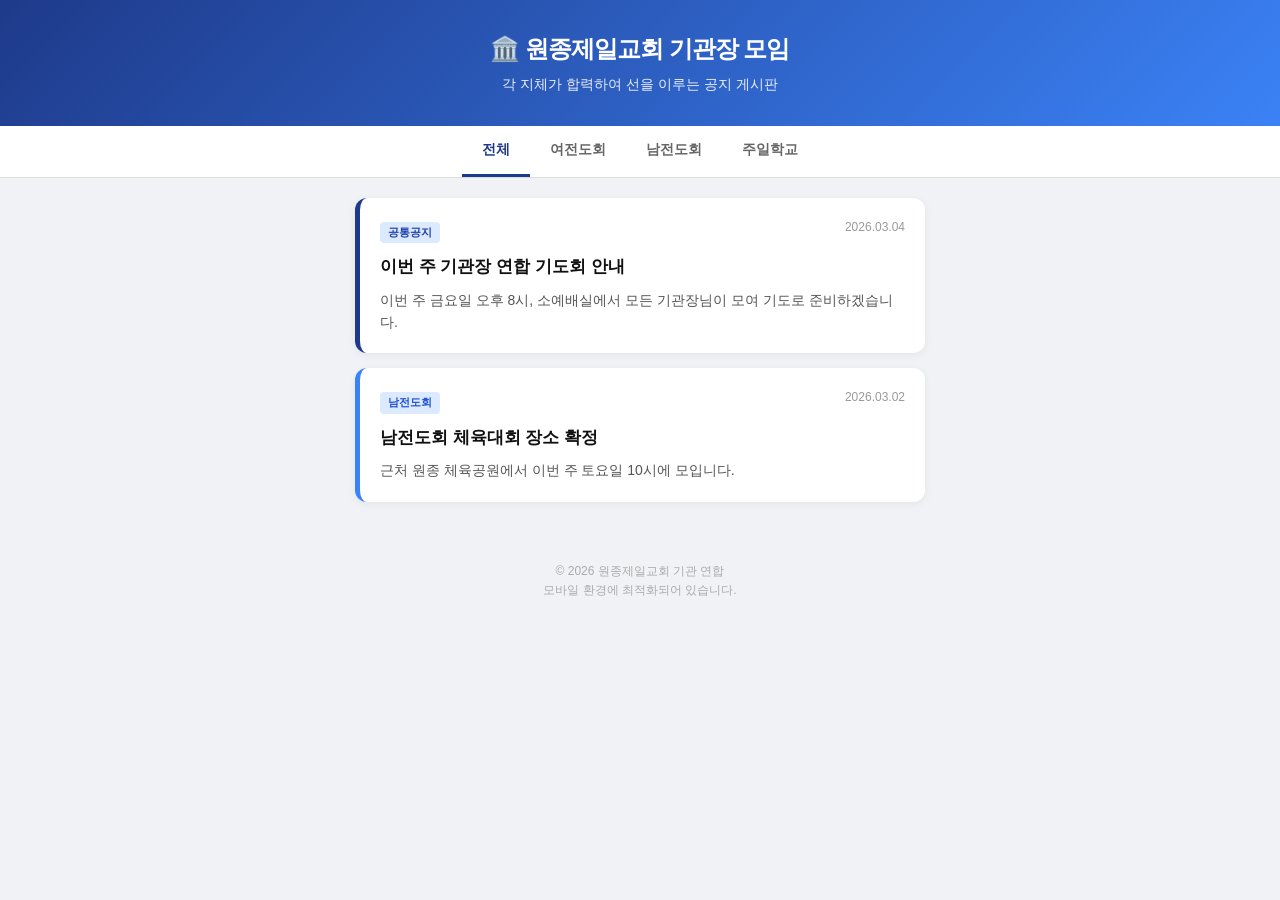
==== index.html @ ced94bed "Create index.html" ====
<!DOCTYPE html>
<html lang="ko">
<head>
    <meta charset="UTF-8">
    <meta name="viewport" content="width=device-width, initial-scale=1.0">
    <title>원종제일교회 기관 공지</title>
    <style>
        /* 기본 스타일 설정 */
        * { margin: 0; padding: 0; box-sizing: border-box; }
        body { font-family: 'Malgun Gothic', 'Apple SD Gothic Neo', sans-serif; background-color: #f0f2f5; color: #333; line-height: 1.6; }
        
        /* 헤더 디자인 */
        header { background: linear-gradient(135deg, #1e3a8a 0%, #3b82f6 100%); color: white; padding: 30px 20px; text-align: center; box-shadow: 0 4px 6px rgba(0,0,0,0.1); }
        header h1 { font-size: 24px; margin-bottom: 5px; letter-spacing: -1px; }
        header p { font-size: 14px; opacity: 0.9; }

        /* 네비게이션 (부서 선택) */
        nav { background: white; display: flex; overflow-x: auto; sticky; top: 0; border-bottom: 1px solid #ddd; justify-content: center; }
        nav button { background: none; border: none; padding: 15px 20px; font-size: 14px; cursor: pointer; color: #666; font-weight: bold; border-bottom: 3px solid transparent; transition: 0.3s; white-space: nowrap; }
        nav button.active { color: #1e3a8a; border-bottom: 3px solid #1e3a8a; }
        nav button:hover { background-color: #f9fafb; }

        /* 컨텐츠 영역 */
        main { max-width: 600px; margin: 20px auto; padding: 0 15px; }
        .tab-content { display: none; animation: fadeIn 0.4s ease; }
        .tab-content.active { display: block; }

        /* 공지 카드 스타일 */
        .card { background: white; border-radius: 12px; padding: 20px; margin-bottom: 15px; shadow: 0 2px 4px rgba(0,0,0,0.05); border-left: 5px solid #ddd; box-shadow: 0 2px 8px rgba(0,0,0,0.06); }
        .card.notice-all { border-left-color: #1e3a8a; } /* 공통 */
        .card.notice-women { border-left-color: #ec4899; } /* 여전도회 */
        .card.notice-men { border-left-color: #3b82f6; } /* 남전도회 */
        .card.notice-school { border-left-color: #f59e0b; } /* 주일학교 */

        .card-tag { font-size: 11px; font-weight: bold; padding: 2px 8px; border-radius: 4px; display: inline-block; margin-bottom: 10px; }
        .tag-all { background: #dbeafe; color: #1e40af; }
        .tag-women { background: #fce7f3; color: #be185d; }
        .tag-men { background: #dbeafe; color: #1d4ed8; }
        .tag-school { background: #fef3c7; color: #b45309; }

        .card-title { font-size: 17px; font-weight: bold; margin-bottom: 8px; color: #111; }
        .card-date { font-size: 12px; color: #999; float: right; }
        .card-body { font-size: 14px; color: #555; clear: both; }

        /* 애니메이션 */
        @keyframes fadeIn {
            from { opacity: 0; transform: translateY(10px); }
            to { opacity: 1; transform: translateY(0); }
        }

        footer { text-align: center; padding: 40px 0; color: #aaa; font-size: 12px; }
    </style>
</head>
<body>

    <header>
        <h1>🏛️ 원종제일교회 기관장 모임</h1>
        <p>각 지체가 합력하여 선을 이루는 공지 게시판</p>
    </header>

    <nav>
        <button class="active" onclick="openTab(event, 'all')">전체</button>
        <button onclick="openTab(event, 'women')">여전도회</button>
        <button onclick="openTab(event, 'men')">남전도회</button>
        <button onclick="openTab(event, 'school')">주일학교</button>
    </nav>

    <main>
        <div id="all" class="tab-content active">
            <div class="card notice-all">
                <span class="card-date">2026.03.04</span>
                <span class="card-tag tag-all">공통공지</span>
                <div class="card-title">이번 주 기관장 연합 기도회 안내</div>
                <div class="card-body">이번 주 금요일 오후 8시, 소예배실에서 모든 기관장님이 모여 기도로 준비하겠습니다.</div>
            </div>

            <div class="card notice-men">
                <span class="card-date">2026.03.02</span>
                <span class="card-tag tag-men">남전도회</span>
                <div class="card-title">남전도회 체육대회 장소 확정</div>
                <div class="card-body">근처 원종 체육공원에서 이번 주 토요일 10시에 모입니다.</div>
            </div>
        </div>

        <div id="women" class="tab-content">
            <div class="card notice-women">
                <span class="card-tag tag-women">1여전도회</span>
                <div class="card-title">심방 물품 준비 건</div>
                <div class="card-body">오전 10시까지 교육관으로 모여주시기 바랍니다.</div>
            </div>
            <div class="card notice-women">
                <span class="card-tag tag-women">2여전도회</span>
                <div class="card-title">월례회 장소 변경</div>
                <div class="card-body">이번 달 월례회는 3층 세미나실에서 진행합니다.</div>
            </div>
            <div class="card notice-women">
                <span class="card-tag tag-women">3여전도회</span>
                <div class="card-title">신입 회원 환영회</div>
                <div class="card-body">새로 오신 성도님들을 위한 다과회가 준비되어 있습니다.</div>
            </div>
        </div>

        <div id="men" class="tab-content">
            <div class="card notice-men">
                <span class="card-tag tag-men">남전도회</span>
                <div class="card-title">교회 조경 관리 봉사</div>
                <div class="card-body">주차장 쪽 화단 정리가 있을 예정입니다. 참여 부탁드립니다.</div>
            </div>
        </div>

        <div id="school" class="tab-content">
            <div class="card notice-school">
                <span class="card-tag tag-school">주일학교</span>
                <div class="card-title">여름 성경학교 조기 등록</div>
                <div class="card-body">이번 주 주일부터 조기 등록 접수를 시작합니다.</div>
            </div>
        </div>
    </main>

    <footer>
        © 2026 원종제일교회 기관 연합<br>모바일 환경에 최적화되어 있습니다.
    </footer>

    <script>
        function openTab(evt, tabName) {
            var i, tabcontent, tablinks;
            tabcontent = document.getElementsByClassName("tab-content");
            for (i = 0; i < tabcontent.length; i++) {
                tabcontent[i].classList.remove("active");
            }
            tablinks = document.getElementsByTagName("button");
            for (i = 0; i < tablinks.length; i++) {
                tablinks[i].classList.remove("active");
            }
            document.getElementById(tabName).classList.add("active");
            evt.currentTarget.className += " active";
        }
    </script>
</body>
</html>
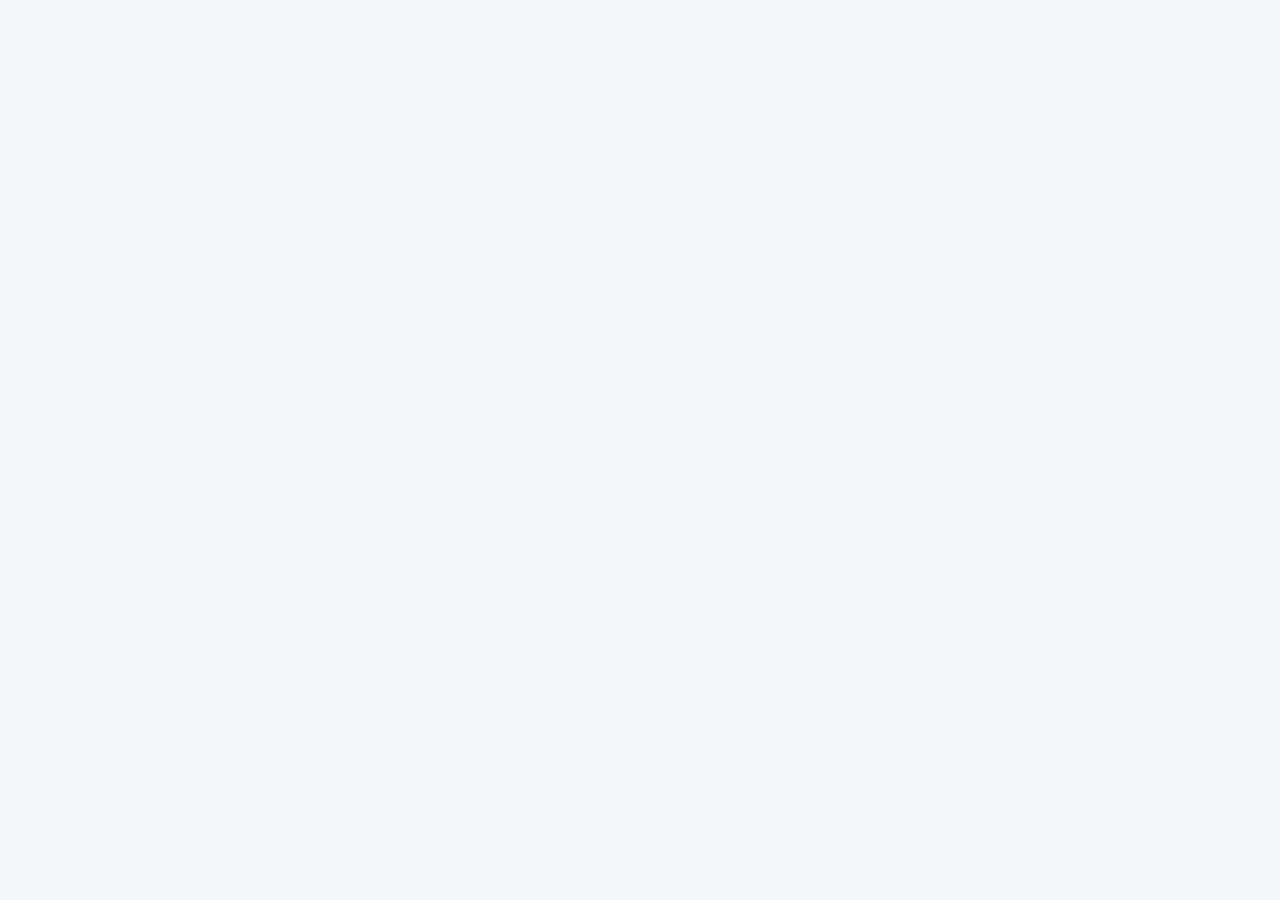
==== commit 8177944d: "Update index.html" ====
--- a/index.html
+++ b/index.html
@@ -3,138 +3,21 @@
 <head>
     <meta charset="UTF-8">
     <meta name="viewport" content="width=device-width, initial-scale=1.0">
-    <title>원종제일교회 기관 공지</title>
+    <title>원종제일교회 기관 공지사항</title>
     <style>
-        /* 기본 스타일 설정 */
-        * { margin: 0; padding: 0; box-sizing: border-box; }
-        body { font-family: 'Malgun Gothic', 'Apple SD Gothic Neo', sans-serif; background-color: #f0f2f5; color: #333; line-height: 1.6; }
-        
-        /* 헤더 디자인 */
-        header { background: linear-gradient(135deg, #1e3a8a 0%, #3b82f6 100%); color: white; padding: 30px 20px; text-align: center; box-shadow: 0 4px 6px rgba(0,0,0,0.1); }
-        header h1 { font-size: 24px; margin-bottom: 5px; letter-spacing: -1px; }
-        header p { font-size: 14px; opacity: 0.9; }
-
-        /* 네비게이션 (부서 선택) */
-        nav { background: white; display: flex; overflow-x: auto; sticky; top: 0; border-bottom: 1px solid #ddd; justify-content: center; }
-        nav button { background: none; border: none; padding: 15px 20px; font-size: 14px; cursor: pointer; color: #666; font-weight: bold; border-bottom: 3px solid transparent; transition: 0.3s; white-space: nowrap; }
-        nav button.active { color: #1e3a8a; border-bottom: 3px solid #1e3a8a; }
-        nav button:hover { background-color: #f9fafb; }
-
-        /* 컨텐츠 영역 */
-        main { max-width: 600px; margin: 20px auto; padding: 0 15px; }
-        .tab-content { display: none; animation: fadeIn 0.4s ease; }
-        .tab-content.active { display: block; }
-
-        /* 공지 카드 스타일 */
-        .card { background: white; border-radius: 12px; padding: 20px; margin-bottom: 15px; shadow: 0 2px 4px rgba(0,0,0,0.05); border-left: 5px solid #ddd; box-shadow: 0 2px 8px rgba(0,0,0,0.06); }
-        .card.notice-all { border-left-color: #1e3a8a; } /* 공통 */
-        .card.notice-women { border-left-color: #ec4899; } /* 여전도회 */
-        .card.notice-men { border-left-color: #3b82f6; } /* 남전도회 */
-        .card.notice-school { border-left-color: #f59e0b; } /* 주일학교 */
-
-        .card-tag { font-size: 11px; font-weight: bold; padding: 2px 8px; border-radius: 4px; display: inline-block; margin-bottom: 10px; }
-        .tag-all { background: #dbeafe; color: #1e40af; }
-        .tag-women { background: #fce7f3; color: #be185d; }
-        .tag-men { background: #dbeafe; color: #1d4ed8; }
-        .tag-school { background: #fef3c7; color: #b45309; }
-
-        .card-title { font-size: 17px; font-weight: bold; margin-bottom: 8px; color: #111; }
-        .card-date { font-size: 12px; color: #999; float: right; }
-        .card-body { font-size: 14px; color: #555; clear: both; }
-
-        /* 애니메이션 */
-        @keyframes fadeIn {
-            from { opacity: 0; transform: translateY(10px); }
-            to { opacity: 1; transform: translateY(0); }
+        :root {
+            --primary-color: #1e40af;
+            --women-color: #ec4899;
+            --men-color: #2563eb;
+            --school-color: #f59e0b;
         }
 
-        footer { text-align: center; padding: 40px 0; color: #aaa; font-size: 12px; }
-    </style>
-</head>
-<body>
+        body { font-family: 'Malgun Gothic', sans-serif; background-color: #f4f7f9; margin: 0; padding: 0; }
+        
+        /* 상단 헤더 */
+        header { background: #1e40af; color: white; padding: 40px 20px; text-align: center; }
+        header h1 { margin: 0; font-size: 26px; }
+        header p { margin-top: 10px; font-size: 14px; opacity: 0.8; }
 
-    <header>
-        <h1>🏛️ 원종제일교회 기관장 모임</h1>
-        <p>각 지체가 합력하여 선을 이루는 공지 게시판</p>
-    </header>
-
-    <nav>
-        <button class="active" onclick="openTab(event, 'all')">전체</button>
-        <button onclick="openTab(event, 'women')">여전도회</button>
-        <button onclick="openTab(event, 'men')">남전도회</button>
-        <button onclick="openTab(event, 'school')">주일학교</button>
-    </nav>
-
-    <main>
-        <div id="all" class="tab-content active">
-            <div class="card notice-all">
-                <span class="card-date">2026.03.04</span>
-                <span class="card-tag tag-all">공통공지</span>
-                <div class="card-title">이번 주 기관장 연합 기도회 안내</div>
-                <div class="card-body">이번 주 금요일 오후 8시, 소예배실에서 모든 기관장님이 모여 기도로 준비하겠습니다.</div>
-            </div>
-
-            <div class="card notice-men">
-                <span class="card-date">2026.03.02</span>
-                <span class="card-tag tag-men">남전도회</span>
-                <div class="card-title">남전도회 체육대회 장소 확정</div>
-                <div class="card-body">근처 원종 체육공원에서 이번 주 토요일 10시에 모입니다.</div>
-            </div>
-        </div>
-
-        <div id="women" class="tab-content">
-            <div class="card notice-women">
-                <span class="card-tag tag-women">1여전도회</span>
-                <div class="card-title">심방 물품 준비 건</div>
-                <div class="card-body">오전 10시까지 교육관으로 모여주시기 바랍니다.</div>
-            </div>
-            <div class="card notice-women">
-                <span class="card-tag tag-women">2여전도회</span>
-                <div class="card-title">월례회 장소 변경</div>
-                <div class="card-body">이번 달 월례회는 3층 세미나실에서 진행합니다.</div>
-            </div>
-            <div class="card notice-women">
-                <span class="card-tag tag-women">3여전도회</span>
-                <div class="card-title">신입 회원 환영회</div>
-                <div class="card-body">새로 오신 성도님들을 위한 다과회가 준비되어 있습니다.</div>
-            </div>
-        </div>
-
-        <div id="men" class="tab-content">
-            <div class="card notice-men">
-                <span class="card-tag tag-men">남전도회</span>
-                <div class="card-title">교회 조경 관리 봉사</div>
-                <div class="card-body">주차장 쪽 화단 정리가 있을 예정입니다. 참여 부탁드립니다.</div>
-            </div>
-        </div>
-
-        <div id="school" class="tab-content">
-            <div class="card notice-school">
-                <span class="card-tag tag-school">주일학교</span>
-                <div class="card-title">여름 성경학교 조기 등록</div>
-                <div class="card-body">이번 주 주일부터 조기 등록 접수를 시작합니다.</div>
-            </div>
-        </div>
-    </main>
-
-    <footer>
-        © 2026 원종제일교회 기관 연합<br>모바일 환경에 최적화되어 있습니다.
-    </footer>
-
-    <script>
-        function openTab(evt, tabName) {
-            var i, tabcontent, tablinks;
-            tabcontent = document.getElementsByClassName("tab-content");
-            for (i = 0; i < tabcontent.length; i++) {
-                tabcontent[i].classList.remove("active");
-            }
-            tablinks = document.getElementsByTagName("button");
-            for (i = 0; i < tablinks.length; i++) {
-                tablinks[i].classList.remove("active");
-            }
-            document.getElementById(tabName).classList.add("active");
-            evt.currentTarget.className += " active";
-        }
-    </script>
-</body>
-</html>
+        /* 탭 메뉴 */
+        nav { display: flex; background: white; sticky
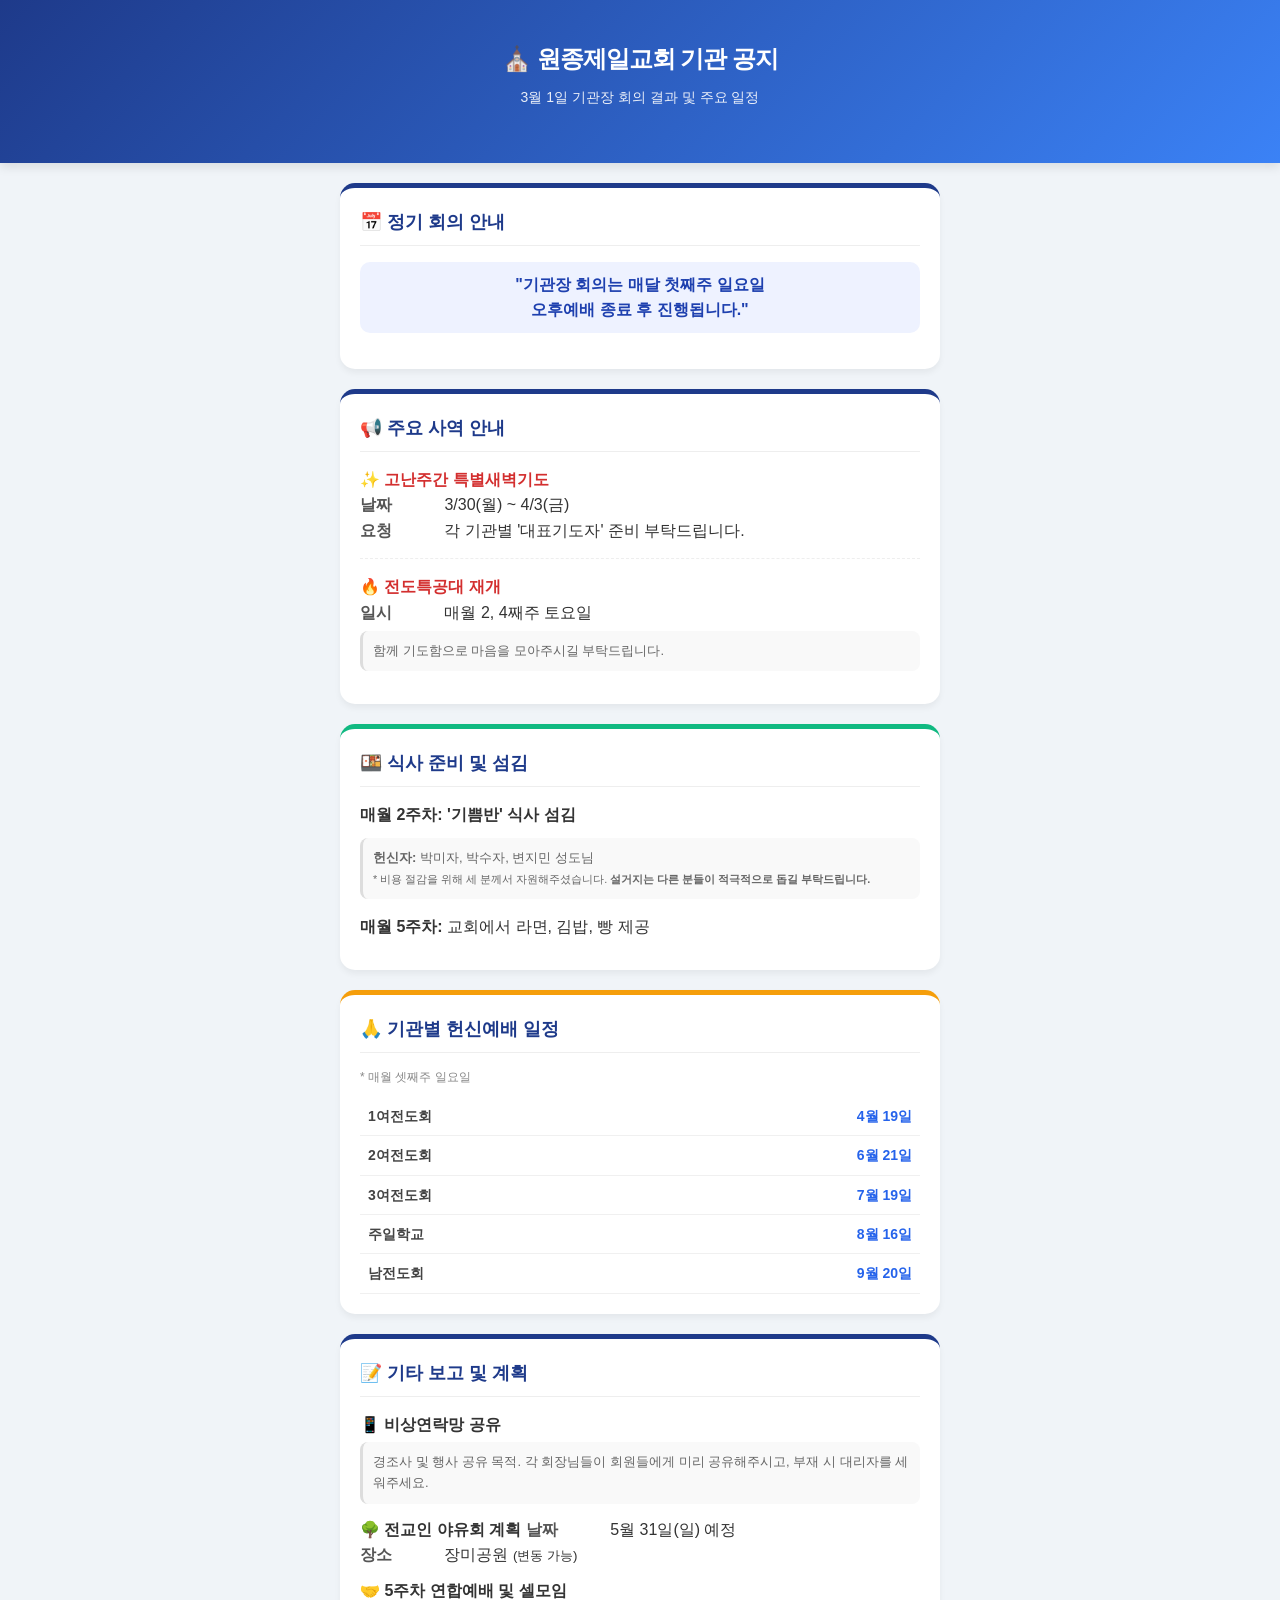
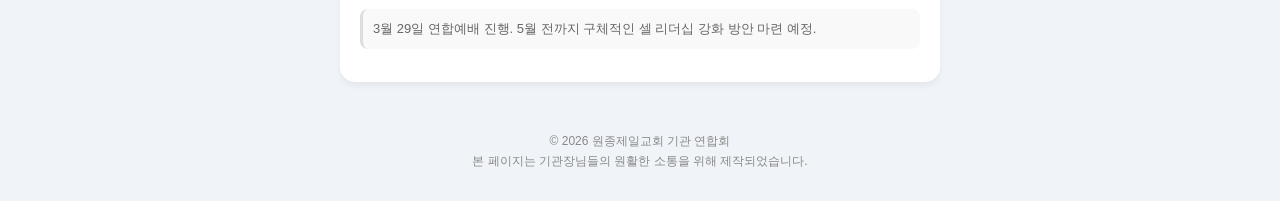
==== commit bae53f13: "Update index.html" ====
--- a/index.html
+++ b/index.html
@@ -6,18 +6,124 @@
     <title>원종제일교회 기관 공지사항</title>
     <style>
         :root {
-            --primary-color: #1e40af;
-            --women-color: #ec4899;
-            --men-color: #2563eb;
-            --school-color: #f59e0b;
+            --primary-bg: #f0f4f8;
+            --church-blue: #1e3a8a;
+            --accent-gold: #f59e0b;
+            --card-white: #ffffff;
         }
 
-        body { font-family: 'Malgun Gothic', sans-serif; background-color: #f4f7f9; margin: 0; padding: 0; }
+        body { font-family: 'Malgun Gothic', sans-serif; background-color: var(--primary-bg); margin: 0; padding: 0; color: #333; line-height: 1.6; }
         
-        /* 상단 헤더 */
-        header { background: #1e40af; color: white; padding: 40px 20px; text-align: center; }
-        header h1 { margin: 0; font-size: 26px; }
-        header p { margin-top: 10px; font-size: 14px; opacity: 0.8; }
+        /* 헤더 섹션 */
+        header { background: linear-gradient(135deg, #1e3a8a 0%, #3b82f6 100%); color: white; padding: 40px 20px; text-align: center; box-shadow: 0 4px 10px rgba(0,0,0,0.1); }
+        header h1 { margin: 0; font-size: 24px; letter-spacing: -1px; }
+        header p { margin-top: 8px; font-size: 14px; opacity: 0.9; }
 
-        /* 탭 메뉴 */
-        nav { display: flex; background: white; sticky
+        /* 컨텐츠 중앙 정렬 */
+        main { max-width: 600px; margin: 20px auto; padding: 0 15px; }
+
+        /* 공지 카드 공통 스타일 */
+        .card { background: var(--card-white); border-radius: 15px; padding: 20px; margin-bottom: 20px; box-shadow: 0 4px 6px rgba(0,0,0,0.05); border-top: 5px solid var(--church-blue); }
+        .section-title { font-size: 18px; font-weight: bold; color: var(--church-blue); margin-bottom: 15px; display: flex; items-center; border-bottom: 1px solid #eee; padding-bottom: 8px; }
+        
+        /* 리스트 스타일 */
+        ul { list-source-type: none; padding: 0; margin: 0; }
+        li { margin-bottom: 10px; list-style: none; }
+        .label { font-weight: bold; color: #555; display: inline-block; width: 80px; }
+        .highlight { color: #d32f2f; font-weight: bold; }
+        .sub-text { font-size: 13px; color: #666; background: #f9f9f9; padding: 10px; border-radius: 8px; margin-top: 5px; border-left: 3px solid #ddd; }
+
+        /* 일정표 스타일 (헌신예배) */
+        .schedule-table { width: 100%; border-collapse: collapse; margin-top: 10px; font-size: 14px; }
+        .schedule-table td { padding: 8px; border-bottom: 1px solid #f0f0f0; }
+        .dept-name { font-weight: bold; color: #444; }
+        .dept-date { text-align: right; color: #2563eb; font-weight: bold; }
+
+        footer { text-align: center; padding: 30px 0; color: #888; font-size: 12px; }
+    </style>
+</head>
+<body>
+
+<header>
+    <h1>⛪ 원종제일교회 기관 공지</h1>
+    <p>3월 1일 기관장 회의 결과 및 주요 일정</p>
+</header>
+
+<main>
+
+    <div class="card">
+        <div class="section-title">📅 정기 회의 안내</div>
+        <p style="font-weight: bold; text-align: center; background: #eef2ff; padding: 10px; border-radius: 10px; color: #1e40af;">
+            "기관장 회의는 매달 첫째주 일요일<br>오후예배 종료 후 진행됩니다."
+        </p>
+    </div>
+
+    <div class="card">
+        <div class="section-title">📢 주요 사역 안내</div>
+        <ul>
+            <li>
+                <span class="highlight">✨ 고난주간 특별새벽기도</span><br>
+                <span class="label">날짜</span> 3/30(월) ~ 4/3(금)<br>
+                <span class="label">요청</span> 각 기관별 '대표기도자' 준비 부탁드립니다.
+            </li>
+            <hr style="border: 0; border-top: 1px dashed #eee; margin: 15px 0;">
+            <li>
+                <span class="highlight">🔥 전도특공대 재개</span><br>
+                <span class="label">일시</span> 매월 2, 4째주 토요일<br>
+                <p class="sub-text">함께 기도함으로 마음을 모아주시길 부탁드립니다.</p>
+            </li>
+        </ul>
+    </div>
+
+    <div class="card" style="border-top-color: #10b981;">
+        <div class="section-title">🍱 식사 준비 및 섬김</div>
+        <ul>
+            <li><strong>매월 2주차: '기쁨반' 식사 섬김</strong></li>
+            <div class="sub-text">
+                <strong>헌신자:</strong> 박미자, 박수자, 변지민 성도님<br>
+                <small>* 비용 절감을 위해 세 분께서 자원해주셨습니다. <strong>설거지는 다른 분들이 적극적으로 돕길 부탁드립니다.</strong></small>
+            </div>
+            <li style="margin-top:15px;"><strong>매월 5주차:</strong> 교회에서 라면, 김밥, 빵 제공</li>
+        </ul>
+    </div>
+
+    <div class="card" style="border-top-color: var(--accent-gold);">
+        <div class="section-title">🙏 기관별 헌신예배 일정</div>
+        <p style="font-size: 12px; color: #888; margin-bottom: 5px;">* 매월 셋째주 일요일</p>
+        <table class="schedule-table">
+            <tr><td class="dept-name">1여전도회</td><td class="dept-date">4월 19일</td></tr>
+            <tr><td class="dept-name">2여전도회</td><td class="dept-date">6월 21일</td></tr>
+            <tr><td class="dept-name">3여전도회</td><td class="dept-date">7월 19일</td></tr>
+            <tr><td class="dept-name">주일학교</td><td class="dept-date">8월 16일</td></tr>
+            <tr><td class="dept-name">남전도회</td><td class="dept-date">9월 20일</td></tr>
+        </table>
+    </div>
+
+    <div class="card">
+        <div class="section-title">📝 기타 보고 및 계획</div>
+        <ul>
+            <li>
+                <strong>📱 비상연락망 공유</strong>
+                <p class="sub-text">경조사 및 행사 공유 목적. 각 회장님들이 회원들에게 미리 공유해주시고, 부재 시 대리자를 세워주세요.</p>
+            </li>
+            <li>
+                <strong>🌳 전교인 야유회 계획</strong>
+                <span class="label">날짜</span> 5월 31일(일) 예정<br>
+                <span class="label">장소</span> 장미공원 <small>(변동 가능)</small>
+            </li>
+            <li>
+                <strong>🤝 5주차 연합예배 및 셀모임</strong>
+                <p class="sub-text">3월 29일 연합예배 진행. 5월 전까지 구체적인 셀 리더십 강화 방안 마련 예정.</p>
+            </li>
+        </ul>
+    </div>
+
+</main>
+
+<footer>
+    © 2026 원종제일교회 기관 연합회<br>
+    본 페이지는 기관장님들의 원활한 소통을 위해 제작되었습니다.
+</footer>
+
+</body>
+</html>
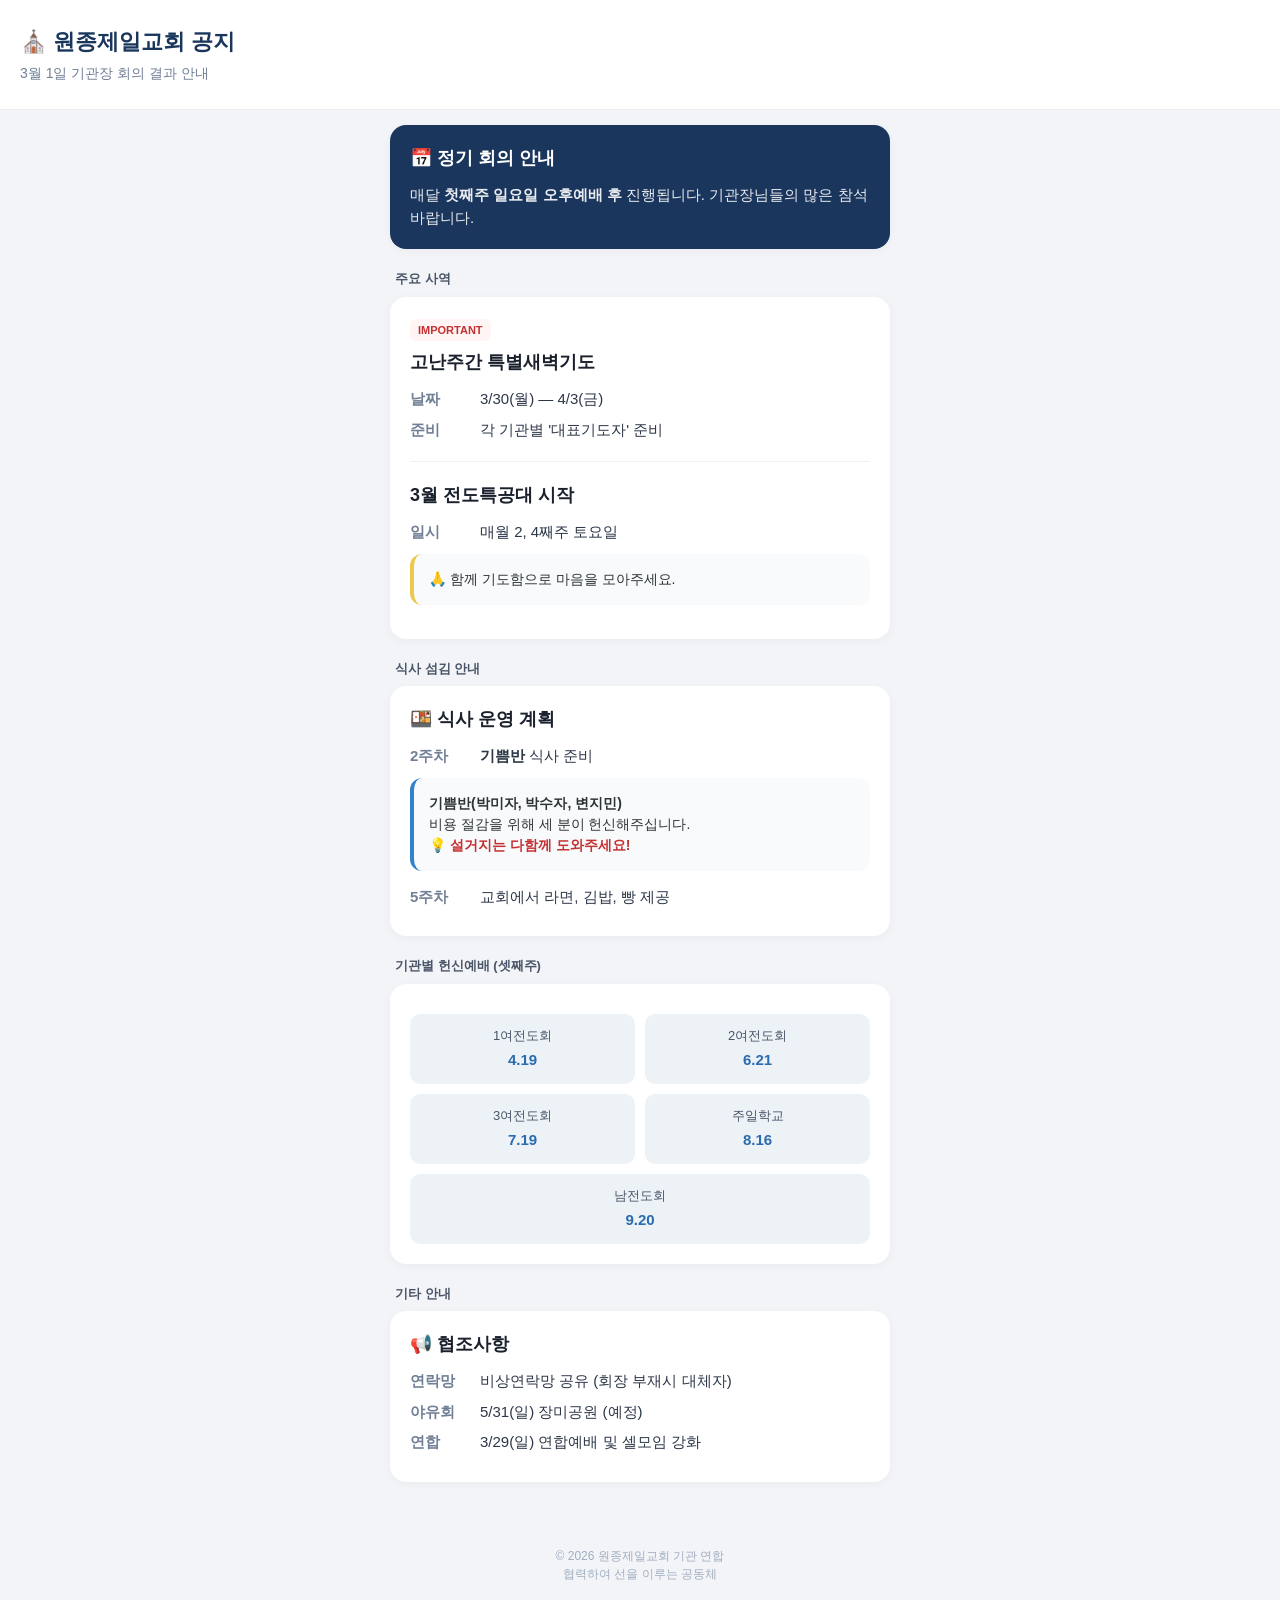
==== commit 7f927f6e: "Update index.html" ====
--- a/index.html
+++ b/index.html
@@ -2,127 +2,181 @@
 <html lang="ko">
 <head>
     <meta charset="UTF-8">
-    <meta name="viewport" content="width=device-width, initial-scale=1.0">
-    <title>원종제일교회 기관 공지사항</title>
+    <meta name="viewport" content="width=device-width, initial-scale=1.0, maximum-scale=1.0, user-scalable=0">
+    <title>원종제일교회 공지</title>
     <style>
-        :root {
-            --primary-bg: #f0f4f8;
-            --church-blue: #1e3a8a;
-            --accent-gold: #f59e0b;
-            --card-white: #ffffff;
+        /* 기본 셋팅: 가독성 중심 */
+        body { 
+            font-family: -apple-system, BlinkMacSystemFont, "Segoe UI", Roboto, "Helvetica Neue", Arial, sans-serif; 
+            background-color: #f2f4f7; 
+            color: #2d3436; 
+            margin: 0; padding: 0; line-height: 1.5;
+            -webkit-font-smoothing: antialiased;
         }
 
-        body { font-family: 'Malgun Gothic', sans-serif; background-color: var(--primary-bg); margin: 0; padding: 0; color: #333; line-height: 1.6; }
+        /* 헤더: 교회 정체성 강조 */
+        header { 
+            background-color: #ffffff; 
+            padding: 25px 20px; 
+            text-align: left; 
+            border-bottom: 1px solid #eee;
+        }
+        header h1 { font-size: 22px; margin: 0; color: #1a365d; font-weight: 800; }
+        header p { font-size: 14px; margin: 5px 0 0; color: #718096; }
+
+        /* 메인 컨테이너 */
+        main { padding: 15px; max-width: 500px; margin: 0 auto; }
+
+        /* 카드 섹션 스타일 */
+        .section-label { font-size: 13px; font-weight: 700; color: #4a5568; margin-left: 5px; margin-bottom: 8px; display: block; }
         
-        /* 헤더 섹션 */
-        header { background: linear-gradient(135deg, #1e3a8a 0%, #3b82f6 100%); color: white; padding: 40px 20px; text-align: center; box-shadow: 0 4px 10px rgba(0,0,0,0.1); }
-        header h1 { margin: 0; font-size: 24px; letter-spacing: -1px; }
-        header p { margin-top: 8px; font-size: 14px; opacity: 0.9; }
+        .card { 
+            background: #ffffff; 
+            border-radius: 16px; 
+            padding: 20px; 
+            margin-bottom: 20px; 
+            box-shadow: 0 2px 10px rgba(0,0,0,0.04);
+        }
 
-        /* 컨텐츠 중앙 정렬 */
-        main { max-width: 600px; margin: 20px auto; padding: 0 15px; }
+        /* 강조 타이틀 */
+        .title { font-size: 18px; font-weight: 700; color: #1a202c; margin-bottom: 12px; display: flex; align-items: center; }
+        .title i { margin-right: 8px; }
 
-        /* 공지 카드 공통 스타일 */
-        .card { background: var(--card-white); border-radius: 15px; padding: 20px; margin-bottom: 20px; box-shadow: 0 4px 6px rgba(0,0,0,0.05); border-top: 5px solid var(--church-blue); }
-        .section-title { font-size: 18px; font-weight: bold; color: var(--church-blue); margin-bottom: 15px; display: flex; items-center; border-bottom: 1px solid #eee; padding-bottom: 8px; }
+        /* 리스트 스타일 */
+        .info-row { display: flex; margin-bottom: 8px; font-size: 15px; }
+        .info-label { min-width: 70px; color: #718096; font-weight: 600; }
+        .info-value { color: #2d3748; flex: 1; }
+
+        /* 강조 박스 (기쁨반/연락망 등) */
+        .highlight-box { 
+            background-color: #f8fafc; 
+            border-radius: 12px; 
+            padding: 15px; 
+            margin-top: 10px; 
+            font-size: 14px; 
+            border-left: 4px solid #3182ce;
+        }
         
-        /* 리스트 스타일 */
-        ul { list-source-type: none; padding: 0; margin: 0; }
-        li { margin-bottom: 10px; list-style: none; }
-        .label { font-weight: bold; color: #555; display: inline-block; width: 80px; }
-        .highlight { color: #d32f2f; font-weight: bold; }
-        .sub-text { font-size: 13px; color: #666; background: #f9f9f9; padding: 10px; border-radius: 8px; margin-top: 5px; border-left: 3px solid #ddd; }
+        /* 헌신예배 테이블 */
+        .table-grid { display: grid; grid-template-columns: 1fr 1fr; gap: 10px; margin-top: 10px; }
+        .table-item { background: #edf2f7; padding: 12px; border-radius: 10px; text-align: center; }
+        .table-dept { font-size: 13px; color: #4a5568; margin-bottom: 4px; }
+        .table-date { font-weight: 700; color: #2b6cb0; font-size: 15px; }
 
-        /* 일정표 스타일 (헌신예배) */
-        .schedule-table { width: 100%; border-collapse: collapse; margin-top: 10px; font-size: 14px; }
-        .schedule-table td { padding: 8px; border-bottom: 1px solid #f0f0f0; }
-        .dept-name { font-weight: bold; color: #444; }
-        .dept-date { text-align: right; color: #2563eb; font-weight: bold; }
-
-        footer { text-align: center; padding: 30px 0; color: #888; font-size: 12px; }
+        /* 하단 정보 */
+        footer { text-align: center; padding: 30px 20px; color: #a0aec0; font-size: 12px; }
+        
+        /* 배지 스타일 */
+        .badge { display: inline-block; padding: 3px 8px; border-radius: 6px; font-size: 11px; font-weight: 800; margin-bottom: 8px; text-transform: uppercase; }
+        .badge-red { background: #fff5f5; color: #c53030; }
+        .badge-blue { background: #ebf8ff; color: #2b6cb0; }
     </style>
 </head>
 <body>
 
 <header>
-    <h1>⛪ 원종제일교회 기관 공지</h1>
-    <p>3월 1일 기관장 회의 결과 및 주요 일정</p>
+    <h1>⛪ 원종제일교회 공지</h1>
+    <p>3월 1일 기관장 회의 결과 안내</p>
 </header>
 
 <main>
-
-    <div class="card">
-        <div class="section-title">📅 정기 회의 안내</div>
-        <p style="font-weight: bold; text-align: center; background: #eef2ff; padding: 10px; border-radius: 10px; color: #1e40af;">
-            "기관장 회의는 매달 첫째주 일요일<br>오후예배 종료 후 진행됩니다."
+    <div class="card" style="background: #1a365d; color: white;">
+        <div class="title" style="color: white;">📅 정기 회의 안내</div>
+        <p style="margin: 0; font-size: 15px; opacity: 0.9;">
+            매달 <strong>첫째주 일요일 오후예배 후</strong> 진행됩니다. 기관장님들의 많은 참석 바랍니다.
         </p>
     </div>
 
+    <span class="section-label">주요 사역</span>
     <div class="card">
-        <div class="section-title">📢 주요 사역 안내</div>
-        <ul>
-            <li>
-                <span class="highlight">✨ 고난주간 특별새벽기도</span><br>
-                <span class="label">날짜</span> 3/30(월) ~ 4/3(금)<br>
-                <span class="label">요청</span> 각 기관별 '대표기도자' 준비 부탁드립니다.
-            </li>
-            <hr style="border: 0; border-top: 1px dashed #eee; margin: 15px 0;">
-            <li>
-                <span class="highlight">🔥 전도특공대 재개</span><br>
-                <span class="label">일시</span> 매월 2, 4째주 토요일<br>
-                <p class="sub-text">함께 기도함으로 마음을 모아주시길 부탁드립니다.</p>
-            </li>
-        </ul>
+        <div class="badge badge-red">IMPORTANT</div>
+        <div class="title">고난주간 특별새벽기도</div>
+        <div class="info-row">
+            <div class="info-label">날짜</div>
+            <div class="info-value">3/30(월) — 4/3(금)</div>
+        </div>
+        <div class="info-row">
+            <div class="info-label">준비</div>
+            <div class="info-value">각 기관별 '대표기도자' 준비</div>
+        </div>
+
+        <div style="margin-top: 20px; border-top: 1px solid #edf2f7; padding-top: 20px;">
+            <div class="title">3월 전도특공대 시작</div>
+            <div class="info-row">
+                <div class="info-label">일시</div>
+                <div class="info-value">매월 2, 4째주 토요일</div>
+            </div>
+            <p class="highlight-box" style="border-left-color: #ecc94b;">
+                🙏 함께 기도함으로 마음을 모아주세요.
+            </p>
+        </div>
     </div>
 
-    <div class="card" style="border-top-color: #10b981;">
-        <div class="section-title">🍱 식사 준비 및 섬김</div>
-        <ul>
-            <li><strong>매월 2주차: '기쁨반' 식사 섬김</strong></li>
-            <div class="sub-text">
-                <strong>헌신자:</strong> 박미자, 박수자, 변지민 성도님<br>
-                <small>* 비용 절감을 위해 세 분께서 자원해주셨습니다. <strong>설거지는 다른 분들이 적극적으로 돕길 부탁드립니다.</strong></small>
-            </div>
-            <li style="margin-top:15px;"><strong>매월 5주차:</strong> 교회에서 라면, 김밥, 빵 제공</li>
-        </ul>
+    <span class="section-label">식사 섬김 안내</span>
+    <div class="card">
+        <div class="title">🍱 식사 운영 계획</div>
+        <div class="info-row">
+            <div class="info-label">2주차</div>
+            <div class="info-value"><strong>기쁨반</strong> 식사 준비</div>
+        </div>
+        <div class="highlight-box">
+            <strong>기쁨반(박미자, 박수자, 변지민)</strong><br>
+            비용 절감을 위해 세 분이 헌신해주십니다. <br>
+            <span style="color: #c53030; font-weight: bold;">💡 설거지는 다함께 도와주세요!</span>
+        </div>
+        <div class="info-row" style="margin-top: 15px;">
+            <div class="info-label">5주차</div>
+            <div class="info-value">교회에서 라면, 김밥, 빵 제공</div>
+        </div>
     </div>
 
-    <div class="card" style="border-top-color: var(--accent-gold);">
-        <div class="section-title">🙏 기관별 헌신예배 일정</div>
-        <p style="font-size: 12px; color: #888; margin-bottom: 5px;">* 매월 셋째주 일요일</p>
-        <table class="schedule-table">
-            <tr><td class="dept-name">1여전도회</td><td class="dept-date">4월 19일</td></tr>
-            <tr><td class="dept-name">2여전도회</td><td class="dept-date">6월 21일</td></tr>
-            <tr><td class="dept-name">3여전도회</td><td class="dept-date">7월 19일</td></tr>
-            <tr><td class="dept-name">주일학교</td><td class="dept-date">8월 16일</td></tr>
-            <tr><td class="dept-name">남전도회</td><td class="dept-date">9월 20일</td></tr>
-        </table>
+    <span class="section-label">기관별 헌신예배 (셋째주)</span>
+    <div class="card">
+        <div class="table-grid">
+            <div class="table-item">
+                <div class="table-dept">1여전도회</div>
+                <div class="table-date">4.19</div>
+            </div>
+            <div class="table-item">
+                <div class="table-dept">2여전도회</div>
+                <div class="table-date">6.21</div>
+            </div>
+            <div class="table-item">
+                <div class="table-dept">3여전도회</div>
+                <div class="table-date">7.19</div>
+            </div>
+            <div class="table-item">
+                <div class="table-dept">주일학교</div>
+                <div class="table-date">8.16</div>
+            </div>
+            <div class="table-item" style="grid-column: span 2;">
+                <div class="table-dept">남전도회</div>
+                <div class="table-date">9.20</div>
+            </div>
+        </div>
     </div>
 
+    <span class="section-label">기타 안내</span>
     <div class="card">
-        <div class="section-title">📝 기타 보고 및 계획</div>
-        <ul>
-            <li>
-                <strong>📱 비상연락망 공유</strong>
-                <p class="sub-text">경조사 및 행사 공유 목적. 각 회장님들이 회원들에게 미리 공유해주시고, 부재 시 대리자를 세워주세요.</p>
-            </li>
-            <li>
-                <strong>🌳 전교인 야유회 계획</strong>
-                <span class="label">날짜</span> 5월 31일(일) 예정<br>
-                <span class="label">장소</span> 장미공원 <small>(변동 가능)</small>
-            </li>
-            <li>
-                <strong>🤝 5주차 연합예배 및 셀모임</strong>
-                <p class="sub-text">3월 29일 연합예배 진행. 5월 전까지 구체적인 셀 리더십 강화 방안 마련 예정.</p>
-            </li>
-        </ul>
+        <div class="title">📢 협조사항</div>
+        <div class="info-row">
+            <div class="info-label">연락망</div>
+            <div class="info-value">비상연락망 공유 (회장 부재시 대체자)</div>
+        </div>
+        <div class="info-row">
+            <div class="info-label">야유회</div>
+            <div class="info-value">5/31(일) 장미공원 (예정)</div>
+        </div>
+        <div class="info-row">
+            <div class="info-label">연합</div>
+            <div class="info-value">3/29(일) 연합예배 및 셀모임 강화</div>
+        </div>
     </div>
-
 </main>
 
 <footer>
-    © 2026 원종제일교회 기관 연합회<br>
-    본 페이지는 기관장님들의 원활한 소통을 위해 제작되었습니다.
+    © 2026 원종제일교회 기관 연합<br>
+    협력하여 선을 이루는 공동체
 </footer>
 
 </body>
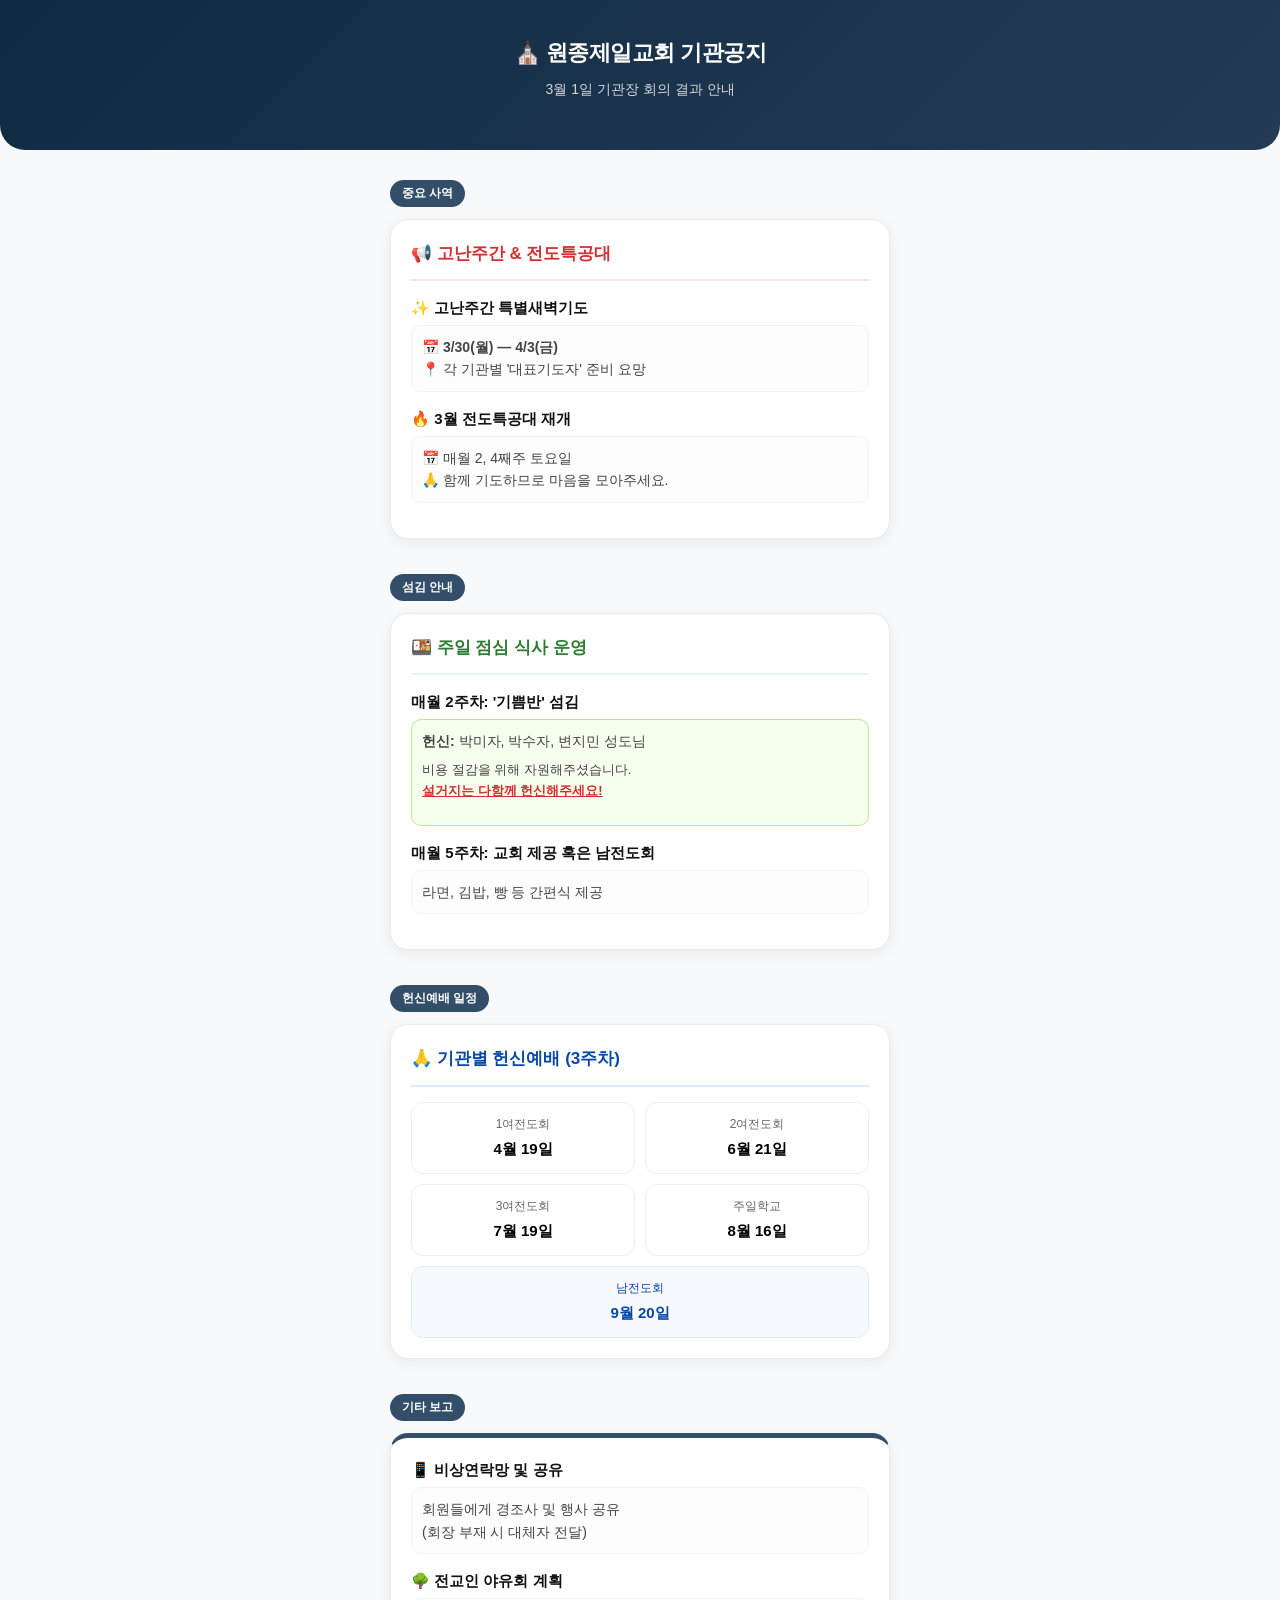
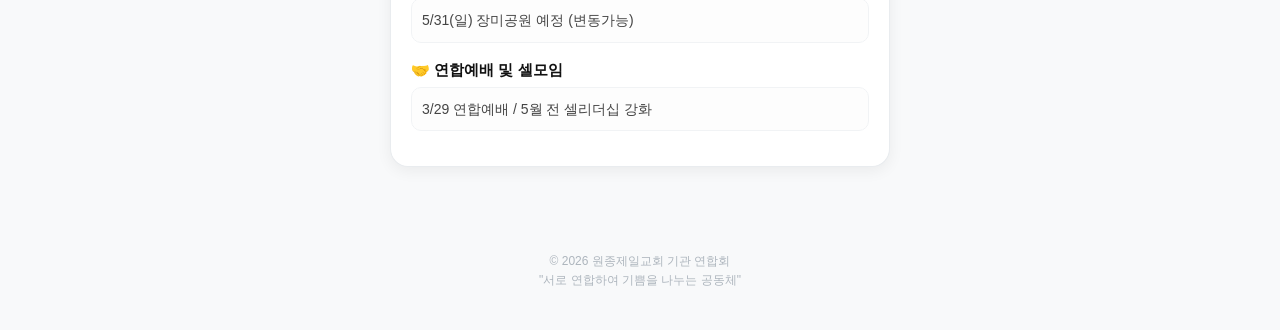
==== commit dae12587: "Update index.html" ====
--- a/index.html
+++ b/index.html
@@ -3,180 +3,152 @@
 <head>
     <meta charset="UTF-8">
     <meta name="viewport" content="width=device-width, initial-scale=1.0, maximum-scale=1.0, user-scalable=0">
-    <title>원종제일교회 공지</title>
+    <title>원종제일교회 기관 공지</title>
     <style>
-        /* 기본 셋팅: 가독성 중심 */
-        body { 
-            font-family: -apple-system, BlinkMacSystemFont, "Segoe UI", Roboto, "Helvetica Neue", Arial, sans-serif; 
-            background-color: #f2f4f7; 
-            color: #2d3436; 
-            margin: 0; padding: 0; line-height: 1.5;
-            -webkit-font-smoothing: antialiased;
+        :root {
+            --bg-gray: #f8f9fa;
+            --primary-blue: #0747a6;
+            --accent-red: #d32f2f;
+            --accent-green: #2e7d32;
+            --accent-orange: #ed6c02;
+            --border-color: #e9ecef;
         }
 
-        /* 헤더: 교회 정체성 강조 */
-        header { 
-            background-color: #ffffff; 
-            padding: 25px 20px; 
-            text-align: left; 
-            border-bottom: 1px solid #eee;
-        }
-        header h1 { font-size: 22px; margin: 0; color: #1a365d; font-weight: 800; }
-        header p { font-size: 14px; margin: 5px 0 0; color: #718096; }
-
-        /* 메인 컨테이너 */
-        main { padding: 15px; max-width: 500px; margin: 0 auto; }
-
-        /* 카드 섹션 스타일 */
-        .section-label { font-size: 13px; font-weight: 700; color: #4a5568; margin-left: 5px; margin-bottom: 8px; display: block; }
-        
-        .card { 
-            background: #ffffff; 
-            border-radius: 16px; 
-            padding: 20px; 
-            margin-bottom: 20px; 
-            box-shadow: 0 2px 10px rgba(0,0,0,0.04);
+        body { 
+            font-family: 'Apple SD Gothic Neo', 'Malgun Gothic', sans-serif; 
+            background-color: var(--bg-gray); 
+            color: #333; margin: 0; padding: 0; line-height: 1.6;
         }
 
-        /* 강조 타이틀 */
-        .title { font-size: 18px; font-weight: 700; color: #1a202c; margin-bottom: 12px; display: flex; align-items: center; }
-        .title i { margin-right: 8px; }
+        /* 헤더 디자인 */
+        header { 
+            background: linear-gradient(135deg, #102a43 0%, #243b55 100%); 
+            color: white; padding: 35px 20px; text-align: center;
+            border-bottom-left-radius: 25px; border-bottom-right-radius: 25px;
+        }
+        header h1 { font-size: 22px; margin: 0; letter-spacing: -0.5px; }
+        header p { font-size: 14px; margin-top: 8px; opacity: 0.8; }
 
-        /* 리스트 스타일 */
-        .info-row { display: flex; margin-bottom: 8px; font-size: 15px; }
-        .info-label { min-width: 70px; color: #718096; font-weight: 600; }
-        .info-value { color: #2d3748; flex: 1; }
+        main { padding: 20px 15px; max-width: 500px; margin: 0 auto; }
 
-        /* 강조 박스 (기쁨반/연락망 등) */
-        .highlight-box { 
-            background-color: #f8fafc; 
-            border-radius: 12px; 
-            padding: 15px; 
-            margin-top: 10px; 
-            font-size: 14px; 
-            border-left: 4px solid #3182ce;
+        /* 섹션 구분 라벨 */
+        .section-label { 
+            display: inline-block; background: #334e68; color: white;
+            padding: 4px 12px; border-radius: 20px; font-size: 12px;
+            font-weight: bold; margin-bottom: 12px; margin-top: 10px;
         }
+
+        /* 카드 디자인 */
+        .card { 
+            background: white; border-radius: 18px; padding: 20px; 
+            margin-bottom: 25px; box-shadow: 0 4px 15px rgba(0,0,0,0.06);
+            border: 1px solid var(--border-color); overflow: hidden;
+        }
+
+        /* 카드 제목 및 테두리 설정 */
+        .card-header { border-bottom: 2px solid #f1f3f5; padding-bottom: 12px; margin-bottom: 15px; display: flex; align-items: center; font-weight: bold; font-size: 17px; }
+        .blue-title { color: var(--primary-blue); border-bottom-color: #deebff; }
+        .red-title { color: var(--accent-red); border-bottom-color: #ffe3e3; }
+        .green-title { color: var(--accent-green); border-bottom-color: #e3f9e5; }
+
+        /* 내부 리스트 스타일 */
+        .info-group { margin-bottom: 15px; }
+        .info-title { font-weight: bold; font-size: 15px; display: block; margin-bottom: 5px; color: #111; }
+        .info-desc { font-size: 14px; color: #444; background: #fdfdfd; padding: 10px; border-radius: 10px; border: 1px solid #f1f3f5; }
+
+        /* 헌신예배 전용 그리드 */
+        .grid-container { display: grid; grid-template-columns: repeat(2, 1fr); gap: 10px; }
+        .grid-item { padding: 12px; border-radius: 12px; border: 1px solid #eee; text-align: center; }
+        .dept { font-size: 12px; color: #666; margin-bottom: 3px; }
+        .date { font-weight: bold; color: #000; font-size: 15px; }
+        .w-full { grid-column: span 2; background: #f8f9ff; border-color: #dbeafe; }
+
+        /* 강조 텍스트 */
+        .highlight { color: #d32f2f; font-weight: bold; text-decoration: underline; }
         
-        /* 헌신예배 테이블 */
-        .table-grid { display: grid; grid-template-columns: 1fr 1fr; gap: 10px; margin-top: 10px; }
-        .table-item { background: #edf2f7; padding: 12px; border-radius: 10px; text-align: center; }
-        .table-dept { font-size: 13px; color: #4a5568; margin-bottom: 4px; }
-        .table-date { font-weight: 700; color: #2b6cb0; font-size: 15px; }
-
-        /* 하단 정보 */
-        footer { text-align: center; padding: 30px 20px; color: #a0aec0; font-size: 12px; }
-        
-        /* 배지 스타일 */
-        .badge { display: inline-block; padding: 3px 8px; border-radius: 6px; font-size: 11px; font-weight: 800; margin-bottom: 8px; text-transform: uppercase; }
-        .badge-red { background: #fff5f5; color: #c53030; }
-        .badge-blue { background: #ebf8ff; color: #2b6cb0; }
+        footer { text-align: center; padding: 40px 0; color: #adb5bd; font-size: 12px; }
     </style>
 </head>
 <body>
 
 <header>
-    <h1>⛪ 원종제일교회 공지</h1>
+    <h1>⛪ 원종제일교회 기관공지</h1>
     <p>3월 1일 기관장 회의 결과 안내</p>
 </header>
 
 <main>
-    <div class="card" style="background: #1a365d; color: white;">
-        <div class="title" style="color: white;">📅 정기 회의 안내</div>
-        <p style="margin: 0; font-size: 15px; opacity: 0.9;">
-            매달 <strong>첫째주 일요일 오후예배 후</strong> 진행됩니다. 기관장님들의 많은 참석 바랍니다.
-        </p>
-    </div>
-
-    <span class="section-label">주요 사역</span>
+    <span class="section-label">중요 사역</span>
     <div class="card">
-        <div class="badge badge-red">IMPORTANT</div>
-        <div class="title">고난주간 특별새벽기도</div>
-        <div class="info-row">
-            <div class="info-label">날짜</div>
-            <div class="info-value">3/30(월) — 4/3(금)</div>
-        </div>
-        <div class="info-row">
-            <div class="info-label">준비</div>
-            <div class="info-value">각 기관별 '대표기도자' 준비</div>
+        <div class="card-header red-title">📢 고난주간 & 전도특공대</div>
+        
+        <div class="info-group">
+            <span class="info-title">✨ 고난주간 특별새벽기도</span>
+            <div class="info-desc">
+                📅 <strong>3/30(월) — 4/3(금)</strong><br>
+                📍 각 기관별 '대표기도자' 준비 요망
+            </div>
         </div>
 
-        <div style="margin-top: 20px; border-top: 1px solid #edf2f7; padding-top: 20px;">
-            <div class="title">3월 전도특공대 시작</div>
-            <div class="info-row">
-                <div class="info-label">일시</div>
-                <div class="info-value">매월 2, 4째주 토요일</div>
-            </div>
-            <p class="highlight-box" style="border-left-color: #ecc94b;">
-                🙏 함께 기도함으로 마음을 모아주세요.
-            </p>
-        </div>
-    </div>
-
-    <span class="section-label">식사 섬김 안내</span>
-    <div class="card">
-        <div class="title">🍱 식사 운영 계획</div>
-        <div class="info-row">
-            <div class="info-label">2주차</div>
-            <div class="info-value"><strong>기쁨반</strong> 식사 준비</div>
-        </div>
-        <div class="highlight-box">
-            <strong>기쁨반(박미자, 박수자, 변지민)</strong><br>
-            비용 절감을 위해 세 분이 헌신해주십니다. <br>
-            <span style="color: #c53030; font-weight: bold;">💡 설거지는 다함께 도와주세요!</span>
-        </div>
-        <div class="info-row" style="margin-top: 15px;">
-            <div class="info-label">5주차</div>
-            <div class="info-value">교회에서 라면, 김밥, 빵 제공</div>
-        </div>
-    </div>
-
-    <span class="section-label">기관별 헌신예배 (셋째주)</span>
-    <div class="card">
-        <div class="table-grid">
-            <div class="table-item">
-                <div class="table-dept">1여전도회</div>
-                <div class="table-date">4.19</div>
-            </div>
-            <div class="table-item">
-                <div class="table-dept">2여전도회</div>
-                <div class="table-date">6.21</div>
-            </div>
-            <div class="table-item">
-                <div class="table-dept">3여전도회</div>
-                <div class="table-date">7.19</div>
-            </div>
-            <div class="table-item">
-                <div class="table-dept">주일학교</div>
-                <div class="table-date">8.16</div>
-            </div>
-            <div class="table-item" style="grid-column: span 2;">
-                <div class="table-dept">남전도회</div>
-                <div class="table-date">9.20</div>
+        <div class="info-group">
+            <span class="info-title">🔥 3월 전도특공대 재개</span>
+            <div class="info-desc">
+                📅 매월 2, 4째주 토요일<br>
+                🙏 함께 기도하므로 마음을 모아주세요.
             </div>
         </div>
     </div>
 
-    <span class="section-label">기타 안내</span>
+    <span class="section-label">섬김 안내</span>
     <div class="card">
-        <div class="title">📢 협조사항</div>
-        <div class="info-row">
-            <div class="info-label">연락망</div>
-            <div class="info-value">비상연락망 공유 (회장 부재시 대체자)</div>
+        <div class="card-header green-title">🍱 주일 점심 식사 운영</div>
+        
+        <div class="info-group">
+            <span class="info-title">매월 2주차: '기쁨반' 섬김</span>
+            <div class="info-desc" style="background-color: #f6ffed; border-color: #b7eb8f;">
+                <strong>헌신:</strong> 박미자, 박수자, 변지민 성도님<br>
+                <p style="margin-top:8px; font-size:13px;">비용 절감을 위해 자원해주셨습니다. <br>
+                <span class="highlight">설거지는 다함께 헌신해주세요!</span></p>
+            </div>
         </div>
-        <div class="info-row">
-            <div class="info-label">야유회</div>
-            <div class="info-value">5/31(일) 장미공원 (예정)</div>
+
+        <div class="info-group">
+            <span class="info-title">매월 5주차: 교회 제공 혹은 남전도회</span>
+            <div class="info-desc">라면, 김밥, 빵 등 간편식 제공</div>
         </div>
-        <div class="info-row">
-            <div class="info-label">연합</div>
-            <div class="info-value">3/29(일) 연합예배 및 셀모임 강화</div>
+    </div>
+
+    <span class="section-label">헌신예배 일정</span>
+    <div class="card">
+        <div class="card-header blue-title">🙏 기관별 헌신예배 (3주차)</div>
+        <div class="grid-container">
+            <div class="grid-item"><div class="dept">1여전도회</div><div class="date">4월 19일</div></div>
+            <div class="grid-item"><div class="dept">2여전도회</div><div class="date">6월 21일</div></div>
+            <div class="grid-item"><div class="dept">3여전도회</div><div class="date">7월 19일</div></div>
+            <div class="grid-item"><div class="dept">주일학교</div><div class="date">8월 16일</div></div>
+            <div class="grid-item w-full"><div class="dept" style="color:#0747a6">남전도회</div><div class="date" style="color:#0747a6">9월 20일</div></div>
+        </div>
+    </div>
+
+    <span class="section-label">기타 보고</span>
+    <div class="card" style="border-top: 5px solid #334e68;">
+        <div class="info-group">
+            <span class="info-title">📱 비상연락망 및 공유</span>
+            <div class="info-desc">회원들에게 경조사 및 행사 공유<br>(회장 부재 시 대체자 전달)</div>
+        </div>
+        <div class="info-group">
+            <span class="info-title">🌳 전교인 야유회 계획</span>
+            <div class="info-desc">5/31(일) 장미공원 예정 (변동가능)</div>
+        </div>
+        <div class="info-group">
+            <span class="info-title">🤝 연합예배 및 셀모임</span>
+            <div class="info-desc">3/29 연합예배 / 5월 전 셀리더십 강화</div>
         </div>
     </div>
 </main>
 
 <footer>
-    © 2026 원종제일교회 기관 연합<br>
-    협력하여 선을 이루는 공동체
+    © 2026 원종제일교회 기관 연합회<br>
+    "서로 연합하여 기쁨을 나누는 공동체"
 </footer>
 
 </body>
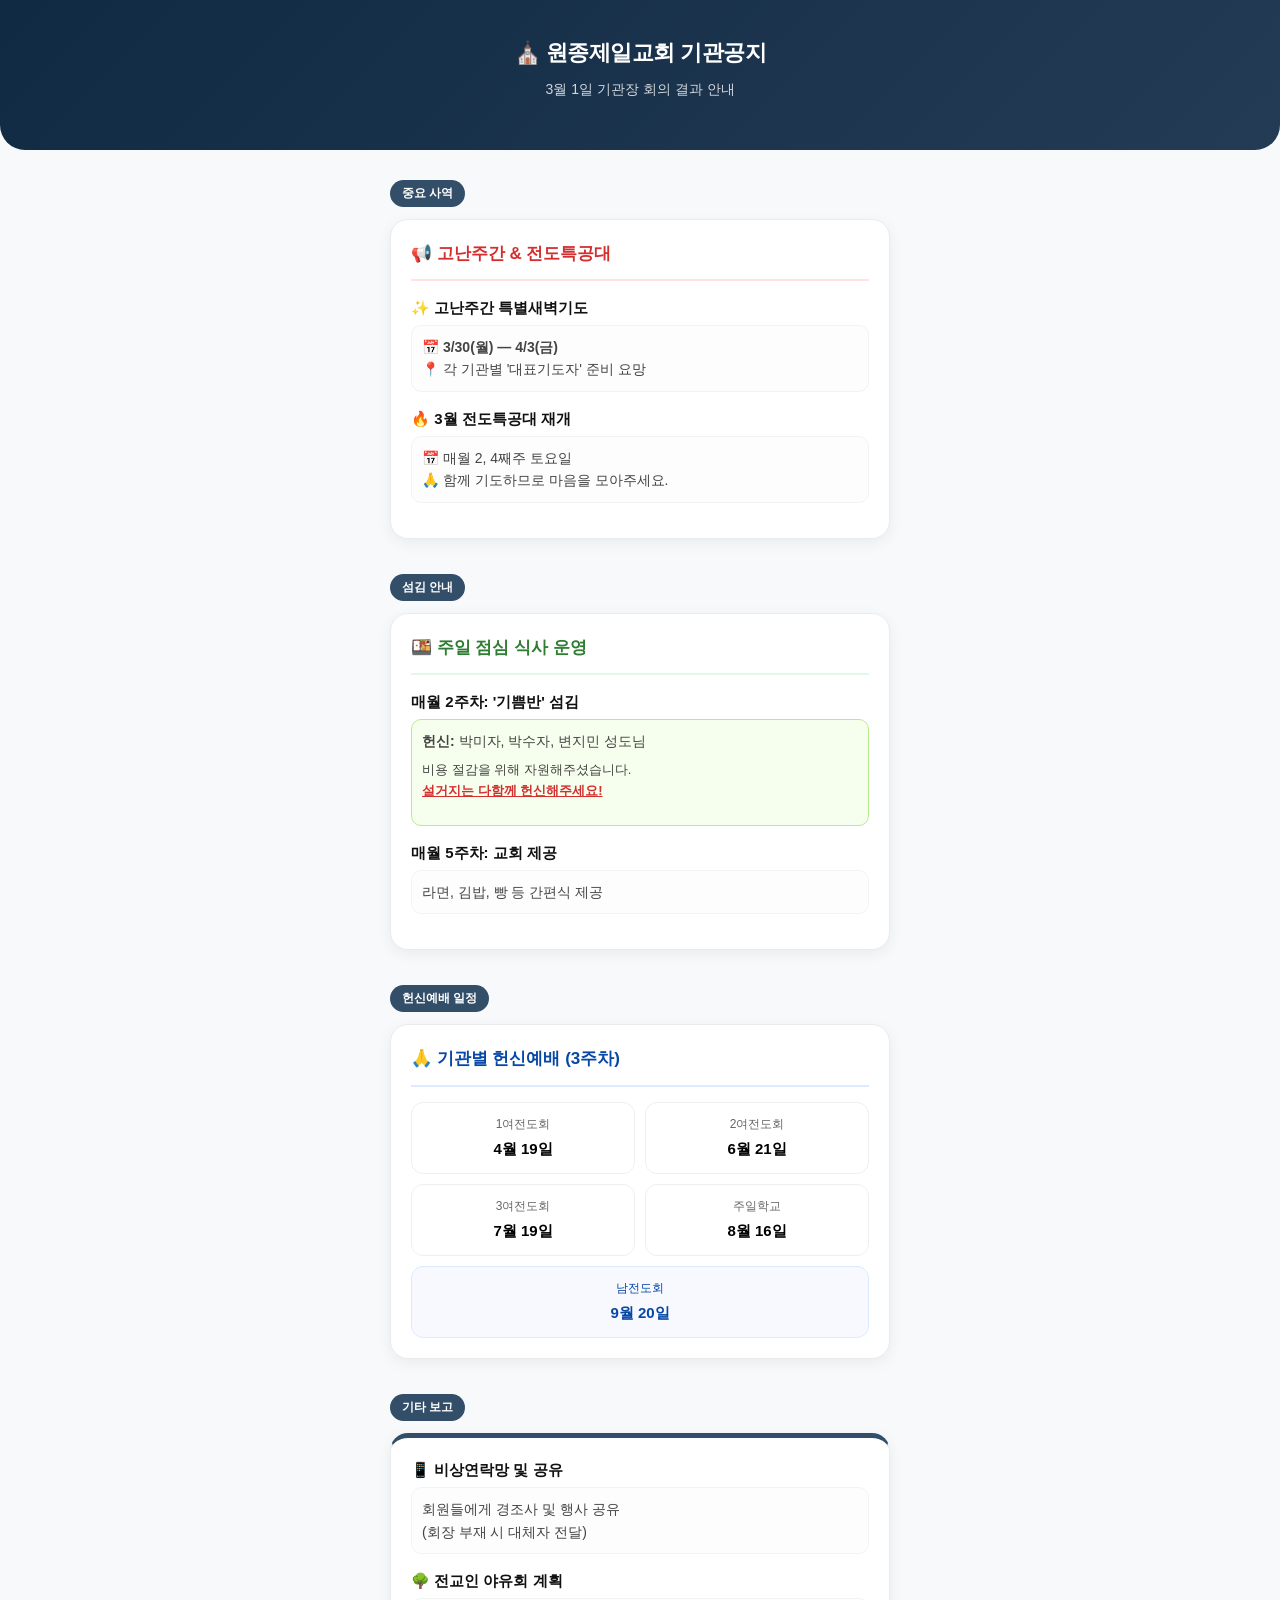
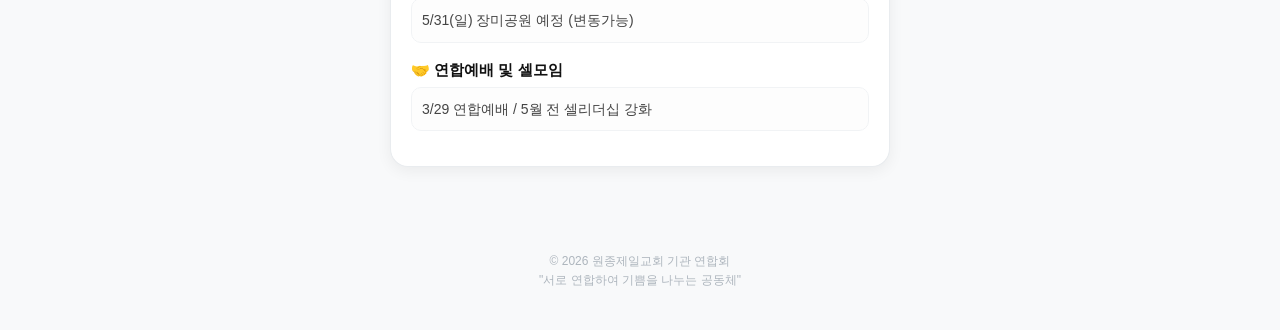
==== commit e99dc36c: "Update index.html" ====
--- a/index.html
+++ b/index.html
@@ -112,7 +112,7 @@
         </div>
 
         <div class="info-group">
-            <span class="info-title">매월 5주차: 교회 제공 혹은 남전도회</span>
+            <span class="info-title">매월 5주차: 교회 제공</span>
             <div class="info-desc">라면, 김밥, 빵 등 간편식 제공</div>
         </div>
     </div>
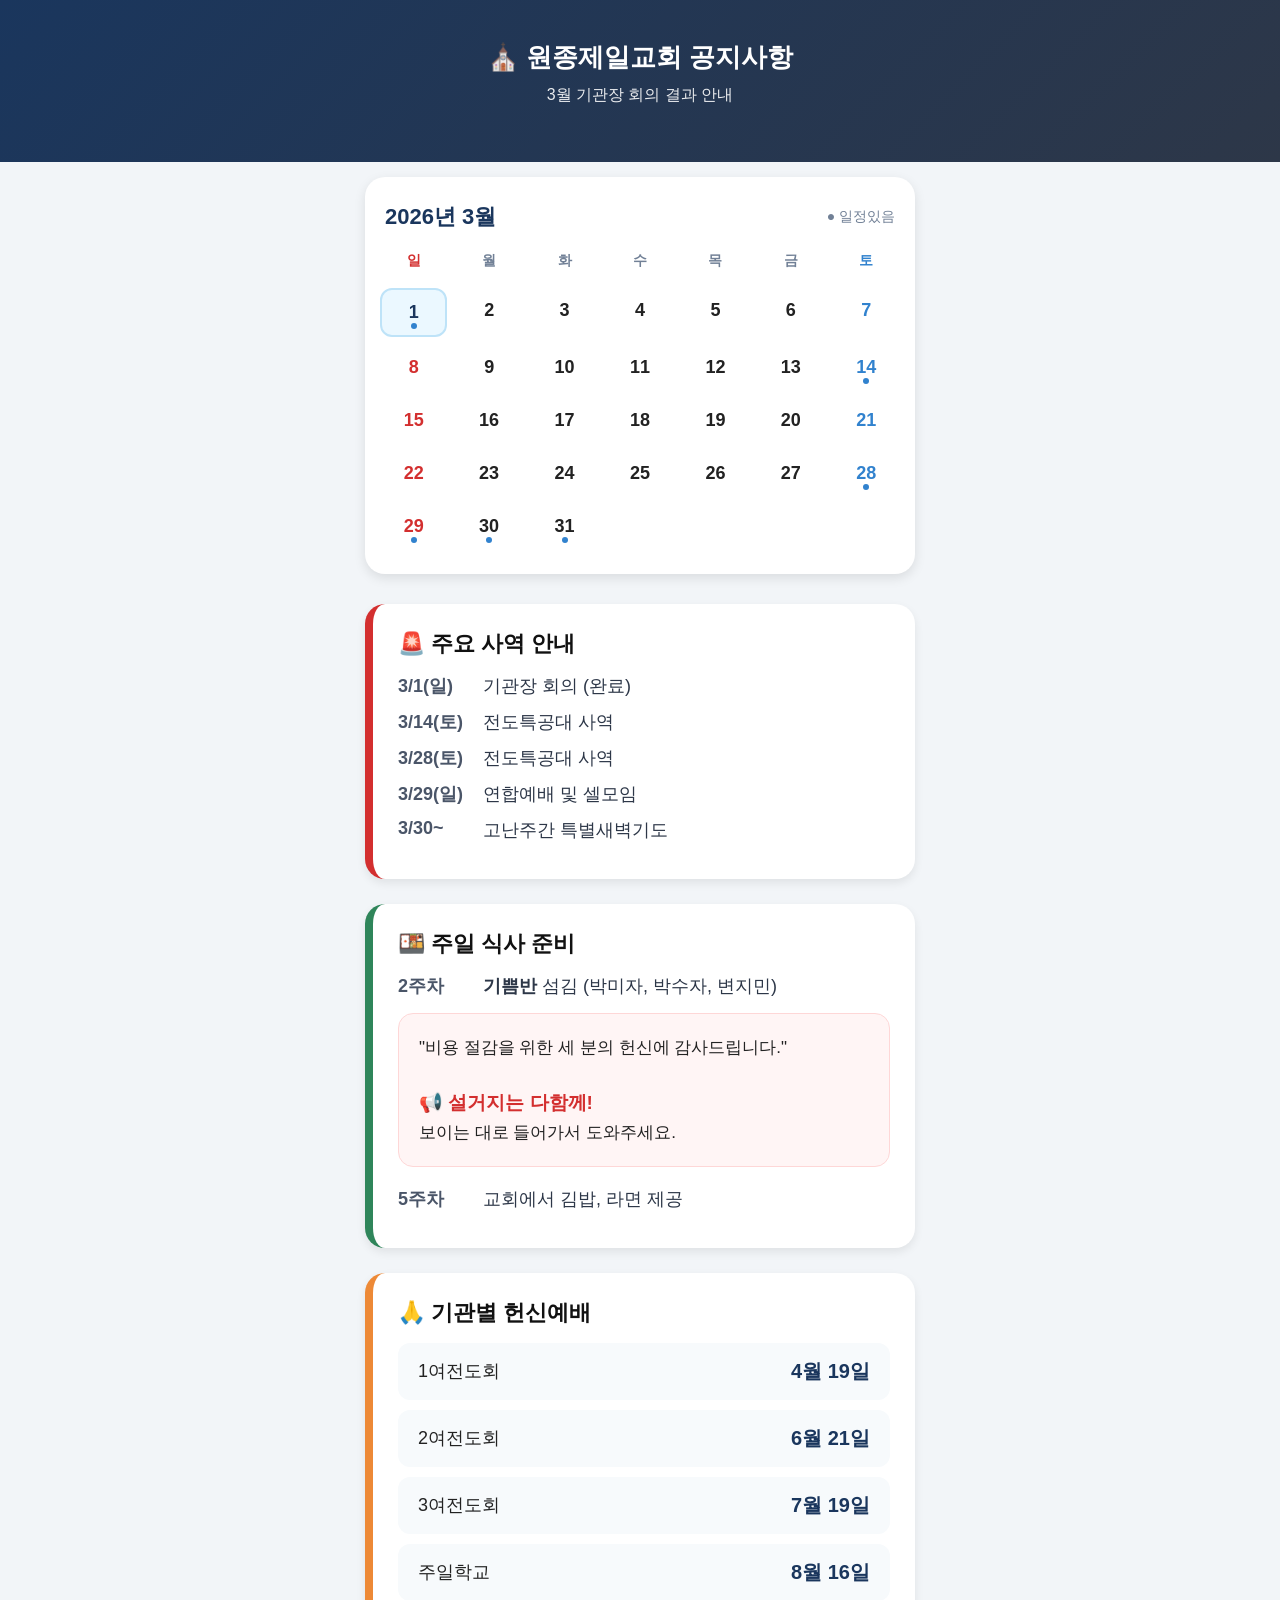
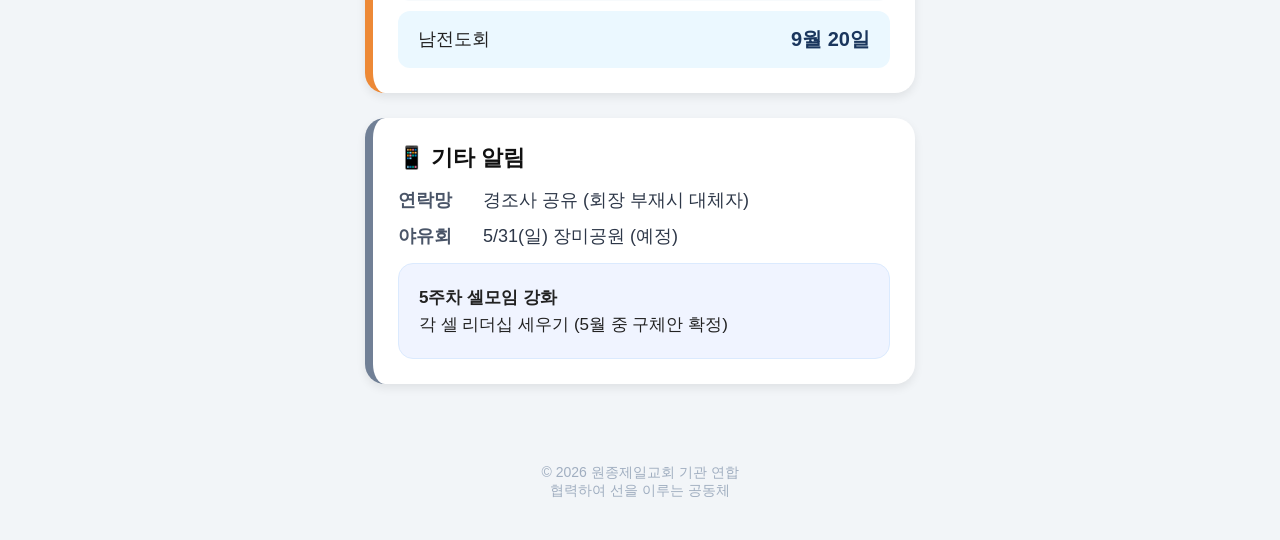
==== commit e55bbe53: "Update index.html" ====
--- a/index.html
+++ b/index.html
@@ -6,149 +6,154 @@
     <title>원종제일교회 기관 공지</title>
     <style>
         :root {
-            --bg-gray: #f8f9fa;
-            --primary-blue: #0747a6;
+            --bg-gray: #f2f5f8;
+            --primary-blue: #1a365d;
             --accent-red: #d32f2f;
-            --accent-green: #2e7d32;
-            --accent-orange: #ed6c02;
-            --border-color: #e9ecef;
+            --event-dot: #3182ce;
         }
 
         body { 
-            font-family: 'Apple SD Gothic Neo', 'Malgun Gothic', sans-serif; 
-            background-color: var(--bg-gray); 
-            color: #333; margin: 0; padding: 0; line-height: 1.6;
+            font-family: -apple-system, 'Apple SD Gothic Neo', 'Malgun Gothic', sans-serif; 
+            background-color: var(--bg-gray); color: #222; margin: 0; padding: 0; 
+            word-break: keep-all; /* 단어 단위 줄바꿈으로 가독성 향상 */
         }
 
-        /* 헤더 디자인 */
         header { 
-            background: linear-gradient(135deg, #102a43 0%, #243b55 100%); 
-            color: white; padding: 35px 20px; text-align: center;
-            border-bottom-left-radius: 25px; border-bottom-right-radius: 25px;
+            background: linear-gradient(135deg, #1a365d 0%, #2d3748 100%); 
+            color: white; padding: 40px 20px; text-align: center;
         }
-        header h1 { font-size: 22px; margin: 0; letter-spacing: -0.5px; }
-        header p { font-size: 14px; margin-top: 8px; opacity: 0.8; }
+        header h1 { font-size: 26px; margin: 0; font-weight: 800; }
+        header p { font-size: 16px; margin-top: 10px; opacity: 0.9; }
 
-        main { padding: 20px 15px; max-width: 500px; margin: 0 auto; }
+        main { padding: 15px; max-width: 550px; margin: 0 auto; }
 
-        /* 섹션 구분 라벨 */
-        .section-label { 
-            display: inline-block; background: #334e68; color: white;
-            padding: 4px 12px; border-radius: 20px; font-size: 12px;
-            font-weight: bold; margin-bottom: 12px; margin-top: 10px;
+        /* 달력 스타일 (글씨 확대) */
+        .calendar-card {
+            background: white; border-radius: 20px; padding: 25px 15px;
+            box-shadow: 0 4px 12px rgba(0,0,0,0.1); margin-bottom: 30px;
         }
+        .calendar-header {
+            display: flex; justify-content: space-between; align-items: center;
+            margin-bottom: 20px; font-weight: 800; font-size: 22px; color: var(--primary-blue); padding: 0 5px;
+        }
+        .calendar-grid {
+            display: grid; grid-template-columns: repeat(7, 1fr); gap: 8px; text-align: center;
+        }
+        .day-name { font-size: 14px; color: #718096; font-weight: bold; padding-bottom: 10px; }
+        .day { 
+            font-size: 18px; font-weight: 600; padding: 12px 0; border-radius: 12px; position: relative;
+        }
+        .sun { color: var(--accent-red); }
+        .sat { color: #3182ce; }
+        .has-event::after {
+            content: ''; position: absolute; bottom: 6px; left: 50%;
+            transform: translateX(-50%); width: 6px; height: 6px;
+            background-color: var(--event-dot); border-radius: 50%;
+        }
+        .today { background-color: #ebf8ff; font-weight: 800; color: var(--primary-blue); border: 2px solid #bee3f8; }
 
-        /* 카드 디자인 */
+        /* 공지 카드 스타일 */
         .card { 
-            background: white; border-radius: 18px; padding: 20px; 
-            margin-bottom: 25px; box-shadow: 0 4px 15px rgba(0,0,0,0.06);
-            border: 1px solid var(--border-color); overflow: hidden;
+            background: white; border-radius: 20px; padding: 25px; 
+            margin-bottom: 25px; border-left: 8px solid var(--primary-blue);
+            box-shadow: 0 4px 10px rgba(0,0,0,0.08);
         }
+        .card-title { font-weight: 800; font-size: 22px; margin-bottom: 15px; color: #111; }
+        
+        /* 공지 리스트 내용 */
+        .info-item { font-size: 18px; margin-bottom: 12px; display: flex; align-items: flex-start; }
+        .info-label { min-width: 85px; color: #4a5568; font-weight: 800; }
+        .info-val { color: #2d3748; flex: 1; }
 
-        /* 카드 제목 및 테두리 설정 */
-        .card-header { border-bottom: 2px solid #f1f3f5; padding-bottom: 12px; margin-bottom: 15px; display: flex; align-items: center; font-weight: bold; font-size: 17px; }
-        .blue-title { color: var(--primary-blue); border-bottom-color: #deebff; }
-        .red-title { color: var(--accent-red); border-bottom-color: #ffe3e3; }
-        .green-title { color: var(--accent-green); border-bottom-color: #e3f9e5; }
+        /* 강조 박스 */
+        .highlight-box { 
+            background: #fff5f5; padding: 20px; border-radius: 15px; 
+            margin-top: 15px; font-size: 17px; line-height: 1.6;
+            border: 1px solid #fed7d7;
+        }
+        .blue-box { background: #f0f4ff; border-color: #dbeafe; }
 
-        /* 내부 리스트 스타일 */
-        .info-group { margin-bottom: 15px; }
-        .info-title { font-weight: bold; font-size: 15px; display: block; margin-bottom: 5px; color: #111; }
-        .info-desc { font-size: 14px; color: #444; background: #fdfdfd; padding: 10px; border-radius: 10px; border: 1px solid #f1f3f5; }
+        /* 헌신예배 리스트 */
+        .worship-list { display: grid; grid-template-columns: 1fr; gap: 10px; margin-top: 15px; }
+        .worship-item { 
+            display: flex; justify-content: space-between; align-items: center;
+            background: #f7fafc; padding: 15px 20px; border-radius: 12px; font-size: 18px;
+        }
+        .worship-item strong { color: var(--primary-blue); font-size: 20px; }
 
-        /* 헌신예배 전용 그리드 */
-        .grid-container { display: grid; grid-template-columns: repeat(2, 1fr); gap: 10px; }
-        .grid-item { padding: 12px; border-radius: 12px; border: 1px solid #eee; text-align: center; }
-        .dept { font-size: 12px; color: #666; margin-bottom: 3px; }
-        .date { font-weight: bold; color: #000; font-size: 15px; }
-        .w-full { grid-column: span 2; background: #f8f9ff; border-color: #dbeafe; }
-
-        /* 강조 텍스트 */
-        .highlight { color: #d32f2f; font-weight: bold; text-decoration: underline; }
-        
-        footer { text-align: center; padding: 40px 0; color: #adb5bd; font-size: 12px; }
+        footer { text-align: center; padding: 40px; color: #a0aec0; font-size: 14px; }
     </style>
 </head>
 <body>
 
 <header>
-    <h1>⛪ 원종제일교회 기관공지</h1>
-    <p>3월 1일 기관장 회의 결과 안내</p>
+    <h1>⛪ 원종제일교회 공지사항</h1>
+    <p>3월 기관장 회의 결과 안내</p>
 </header>
 
 <main>
-    <span class="section-label">중요 사역</span>
-    <div class="card">
-        <div class="card-header red-title">📢 고난주간 & 전도특공대</div>
-        
-        <div class="info-group">
-            <span class="info-title">✨ 고난주간 특별새벽기도</span>
-            <div class="info-desc">
-                📅 <strong>3/30(월) — 4/3(금)</strong><br>
-                📍 각 기관별 '대표기도자' 준비 요망
-            </div>
+    <div class="calendar-card">
+        <div class="calendar-header">
+            <span>2026년 3월</span>
+            <span style="font-size: 14px; font-weight: normal; color: #718096;">● 일정있음</span>
         </div>
-
-        <div class="info-group">
-            <span class="info-title">🔥 3월 전도특공대 재개</span>
-            <div class="info-desc">
-                📅 매월 2, 4째주 토요일<br>
-                🙏 함께 기도하므로 마음을 모아주세요.
-            </div>
+        <div class="calendar-grid">
+            <div class="day-name sun">일</div><div class="day-name">월</div><div class="day-name">화</div>
+            <div class="day-name">수</div><div class="day-name">목</div><div class="day-name">금</div><div class="day-name sat">토</div>
+            
+            <div class="day sun has-event today">1</div><div class="day">2</div><div class="day">3</div><div class="day">4</div><div class="day">5</div><div class="day">6</div><div class="day sat">7</div>
+            <div class="day sun">8</div><div class="day">9</div><div class="day">10</div><div class="day">11</div><div class="day">12</div><div class="day">13</div><div class="day sat has-event">14</div>
+            <div class="day sun">15</div><div class="day">16</div><div class="day">17</div><div class="day">18</div><div class="day">19</div><div class="day">20</div><div class="day sat">21</div>
+            <div class="day sun">22</div><div class="day">23</div><div class="day">24</div><div class="day">25</div><div class="day">26</div><div class="day">27</div><div class="day sat has-event">28</div>
+            <div class="day sun has-event">29</div><div class="day has-event">30</div><div class="day has-event">31</div>
         </div>
     </div>
 
-    <span class="section-label">섬김 안내</span>
-    <div class="card">
-        <div class="card-header green-title">🍱 주일 점심 식사 운영</div>
-        
-        <div class="info-group">
-            <span class="info-title">매월 2주차: '기쁨반' 섬김</span>
-            <div class="info-desc" style="background-color: #f6ffed; border-color: #b7eb8f;">
-                <strong>헌신:</strong> 박미자, 박수자, 변지민 성도님<br>
-                <p style="margin-top:8px; font-size:13px;">비용 절감을 위해 자원해주셨습니다. <br>
-                <span class="highlight">설거지는 다함께 헌신해주세요!</span></p>
-            </div>
+    <div class="card" style="border-left-color: var(--accent-red);">
+        <div class="card-title">🚨 주요 사역 안내</div>
+        <div class="info-item"><span class="info-label">3/1(일)</span><span class="info-val">기관장 회의 (완료)</span></div>
+        <div class="info-item"><span class="info-label">3/14(토)</span><span class="info-val">전도특공대 사역</span></div>
+        <div class="info-item"><span class="info-label">3/28(토)</span><span class="info-val">전도특공대 사역</span></div>
+        <div class="info-item"><span class="info-label">3/29(일)</span><span class="info-val">연합예배 및 셀모임</span></div>
+        <div class="info-item"><span class="info-label">3/30~</span><span class="info-val">고난주간 특별새벽기도</span></div>
+    </div>
+
+    <div class="card" style="border-left-color: #2f855a;">
+        <div class="card-title">🍱 주일 식사 준비</div>
+        <div class="info-item"><span class="info-label">2주차</span><span class="info-val"><strong>기쁨반</strong> 섬김 (박미자, 박수자, 변지민)</span></div>
+        <div class="highlight-box">
+            "비용 절감을 위한 세 분의 헌신에 감사드립니다."<br><br>
+            <strong style="color: var(--accent-red); font-size: 19px;">📢 설거지는 다함께!</strong><br>
+            보이는 대로 들어가서 도와주세요.
         </div>
+        <div class="info-item" style="margin-top:20px;"><span class="info-label">5주차</span><span class="info-val">교회에서 김밥, 라면 제공</span></div>
+    </div>
 
-        <div class="info-group">
-            <span class="info-title">매월 5주차: 교회 제공</span>
-            <div class="info-desc">라면, 김밥, 빵 등 간편식 제공</div>
+    <div class="card" style="border-left-color: #ed8936;">
+        <div class="card-title">🙏 기관별 헌신예배</div>
+        <div class="worship-list">
+            <div class="worship-item"><span>1여전도회</span><strong>4월 19일</strong></div>
+            <div class="worship-item"><span>2여전도회</span><strong>6월 21일</strong></div>
+            <div class="worship-item"><span>3여전도회</span><strong>7월 19일</strong></div>
+            <div class="worship-item"><span>주일학교</span><strong>8월 16일</strong></div>
+            <div class="worship-item" style="background: #ebf8ff;"><span>남전도회</span><strong>9월 20일</strong></div>
         </div>
     </div>
 
-    <span class="section-label">헌신예배 일정</span>
-    <div class="card">
-        <div class="card-header blue-title">🙏 기관별 헌신예배 (3주차)</div>
-        <div class="grid-container">
-            <div class="grid-item"><div class="dept">1여전도회</div><div class="date">4월 19일</div></div>
-            <div class="grid-item"><div class="dept">2여전도회</div><div class="date">6월 21일</div></div>
-            <div class="grid-item"><div class="dept">3여전도회</div><div class="date">7월 19일</div></div>
-            <div class="grid-item"><div class="dept">주일학교</div><div class="date">8월 16일</div></div>
-            <div class="grid-item w-full"><div class="dept" style="color:#0747a6">남전도회</div><div class="date" style="color:#0747a6">9월 20일</div></div>
-        </div>
-    </div>
-
-    <span class="section-label">기타 보고</span>
-    <div class="card" style="border-top: 5px solid #334e68;">
-        <div class="info-group">
-            <span class="info-title">📱 비상연락망 및 공유</span>
-            <div class="info-desc">회원들에게 경조사 및 행사 공유<br>(회장 부재 시 대체자 전달)</div>
-        </div>
-        <div class="info-group">
-            <span class="info-title">🌳 전교인 야유회 계획</span>
-            <div class="info-desc">5/31(일) 장미공원 예정 (변동가능)</div>
-        </div>
-        <div class="info-group">
-            <span class="info-title">🤝 연합예배 및 셀모임</span>
-            <div class="info-desc">3/29 연합예배 / 5월 전 셀리더십 강화</div>
+    <div class="card" style="border-left-color: #718096;">
+        <div class="card-title">📱 기타 알림</div>
+        <div class="info-item"><span class="info-label">연락망</span><span class="info-val">경조사 공유 (회장 부재시 대체자)</span></div>
+        <div class="info-item"><span class="info-label">야유회</span><span class="info-val">5/31(일) 장미공원 (예정)</span></div>
+        <div class="highlight-box blue-box">
+            <strong>5주차 셀모임 강화</strong><br>
+            각 셀 리더십 세우기 (5월 중 구체안 확정)
         </div>
     </div>
 </main>
 
 <footer>
-    © 2026 원종제일교회 기관 연합회<br>
-    "서로 연합하여 기쁨을 나누는 공동체"
+    © 2026 원종제일교회 기관 연합<br>
+    협력하여 선을 이루는 공동체
 </footer>
 
 </body>
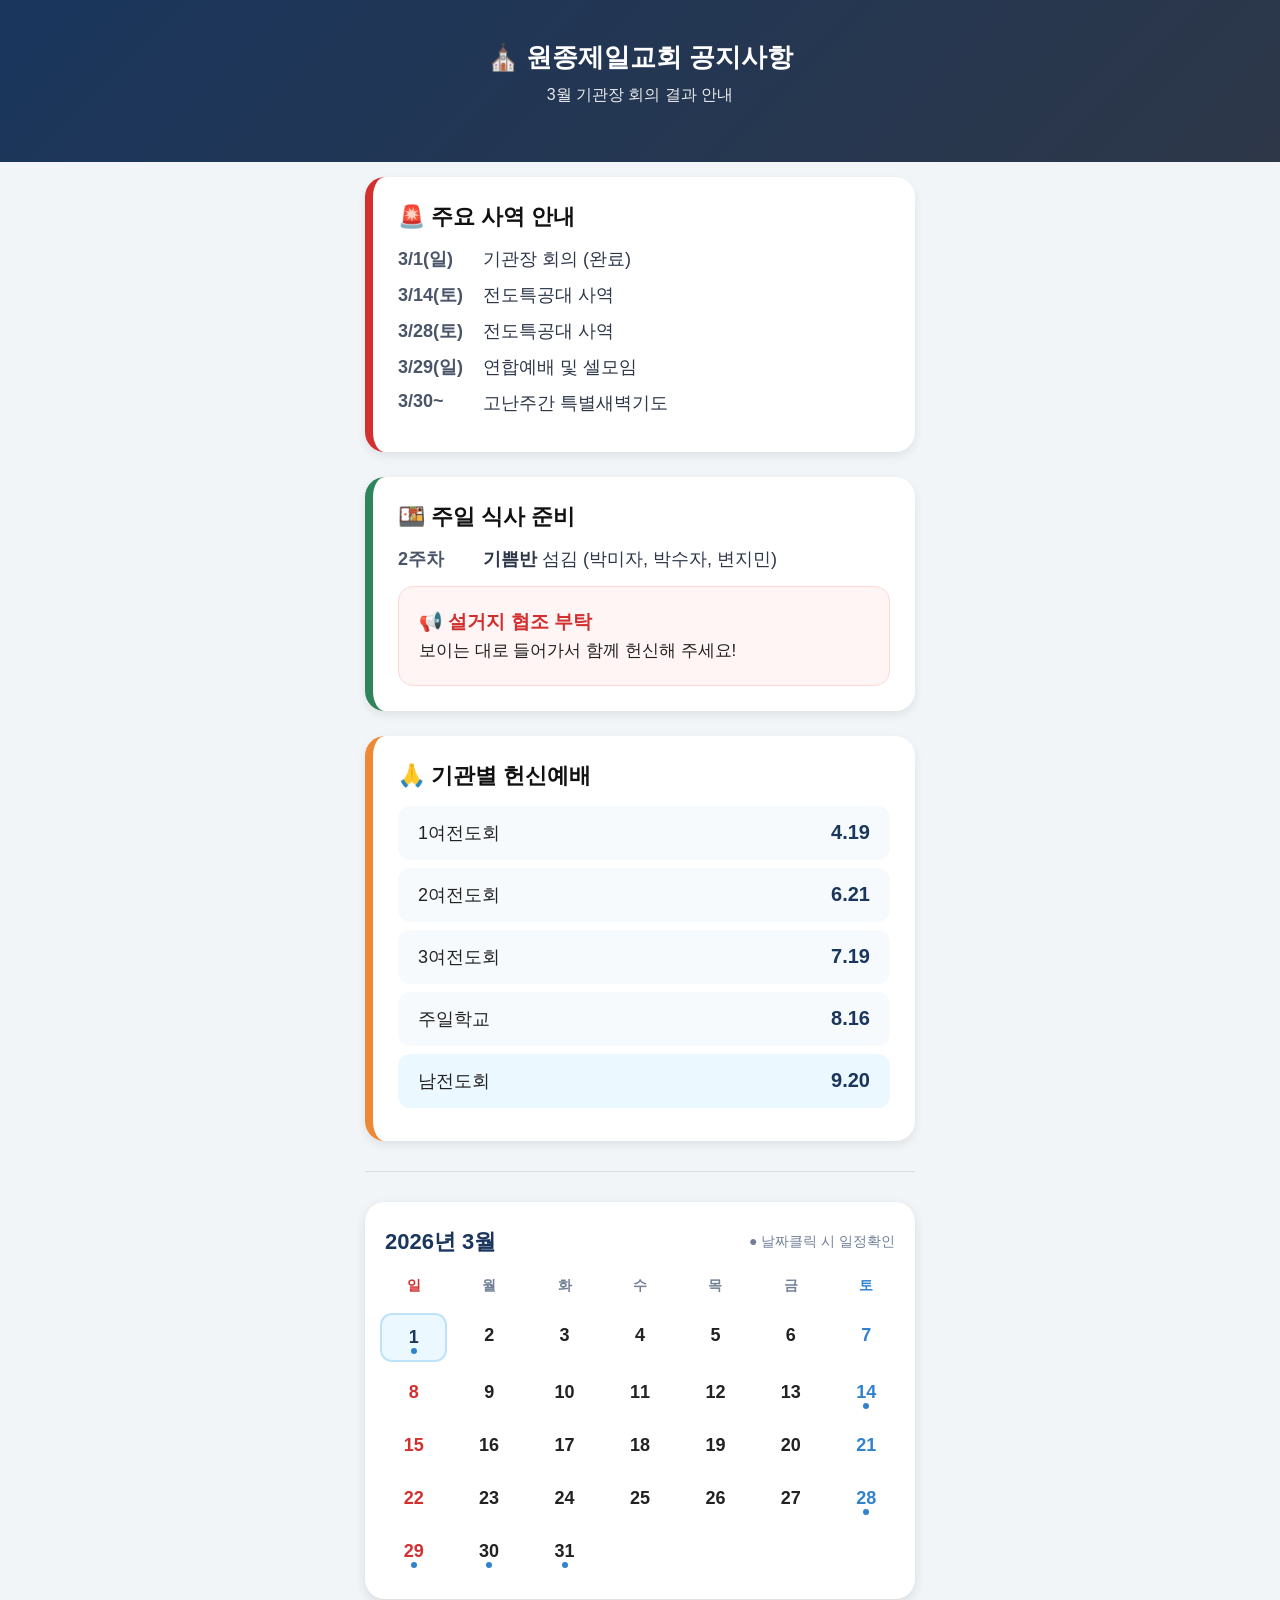
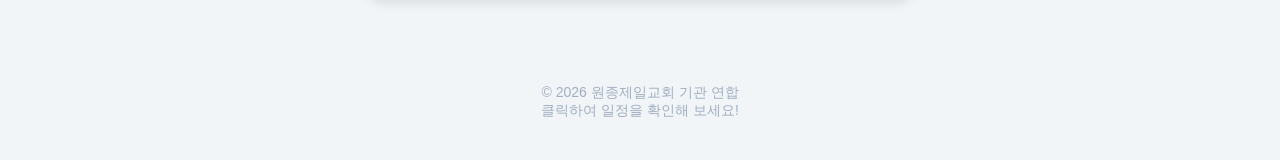
==== commit 9e9c32ca: "Update index.html" ====
--- a/index.html
+++ b/index.html
@@ -15,7 +15,7 @@
         body { 
             font-family: -apple-system, 'Apple SD Gothic Neo', 'Malgun Gothic', sans-serif; 
             background-color: var(--bg-gray); color: #222; margin: 0; padding: 0; 
-            word-break: keep-all; /* 단어 단위 줄바꿈으로 가독성 향상 */
+            word-break: keep-all; 
         }
 
         header { 
@@ -27,10 +27,33 @@
 
         main { padding: 15px; max-width: 550px; margin: 0 auto; }
 
-        /* 달력 스타일 (글씨 확대) */
+        /* 공지 카드 스타일 */
+        .card { 
+            background: white; border-radius: 20px; padding: 25px; 
+            margin-bottom: 25px; border-left: 8px solid var(--primary-blue);
+            box-shadow: 0 4px 10px rgba(0,0,0,0.08);
+        }
+        .card-title { font-weight: 800; font-size: 22px; margin-bottom: 15px; color: #111; }
+        .info-item { font-size: 18px; margin-bottom: 12px; display: flex; align-items: flex-start; }
+        .info-label { min-width: 85px; color: #4a5568; font-weight: 800; }
+        .info-val { color: #2d3748; flex: 1; }
+
+        .highlight-box { 
+            background: #fff5f5; padding: 20px; border-radius: 15px; 
+            margin-top: 15px; font-size: 17px; line-height: 1.6; border: 1px solid #fed7d7;
+        }
+
+        /* 헌신예배 리스트 */
+        .worship-item { 
+            display: flex; justify-content: space-between; align-items: center;
+            background: #f7fafc; padding: 15px 20px; border-radius: 12px; font-size: 18px; margin-bottom: 8px;
+        }
+        .worship-item strong { color: var(--primary-blue); font-size: 20px; }
+
+        /* 달력 스타일 (하단 배치) */
         .calendar-card {
             background: white; border-radius: 20px; padding: 25px 15px;
-            box-shadow: 0 4px 12px rgba(0,0,0,0.1); margin-bottom: 30px;
+            box-shadow: 0 4px 12px rgba(0,0,0,0.1); margin-top: 20px; margin-bottom: 30px;
         }
         .calendar-header {
             display: flex; justify-content: space-between; align-items: center;
@@ -42,44 +65,19 @@
         .day-name { font-size: 14px; color: #718096; font-weight: bold; padding-bottom: 10px; }
         .day { 
             font-size: 18px; font-weight: 600; padding: 12px 0; border-radius: 12px; position: relative;
+            cursor: pointer; transition: background 0.2s;
         }
+        .day:active { background-color: #f0f0f0; }
         .sun { color: var(--accent-red); }
         .sat { color: #3182ce; }
+        
+        /* 일정 점 표시 */
         .has-event::after {
             content: ''; position: absolute; bottom: 6px; left: 50%;
             transform: translateX(-50%); width: 6px; height: 6px;
             background-color: var(--event-dot); border-radius: 50%;
         }
         .today { background-color: #ebf8ff; font-weight: 800; color: var(--primary-blue); border: 2px solid #bee3f8; }
-
-        /* 공지 카드 스타일 */
-        .card { 
-            background: white; border-radius: 20px; padding: 25px; 
-            margin-bottom: 25px; border-left: 8px solid var(--primary-blue);
-            box-shadow: 0 4px 10px rgba(0,0,0,0.08);
-        }
-        .card-title { font-weight: 800; font-size: 22px; margin-bottom: 15px; color: #111; }
-        
-        /* 공지 리스트 내용 */
-        .info-item { font-size: 18px; margin-bottom: 12px; display: flex; align-items: flex-start; }
-        .info-label { min-width: 85px; color: #4a5568; font-weight: 800; }
-        .info-val { color: #2d3748; flex: 1; }
-
-        /* 강조 박스 */
-        .highlight-box { 
-            background: #fff5f5; padding: 20px; border-radius: 15px; 
-            margin-top: 15px; font-size: 17px; line-height: 1.6;
-            border: 1px solid #fed7d7;
-        }
-        .blue-box { background: #f0f4ff; border-color: #dbeafe; }
-
-        /* 헌신예배 리스트 */
-        .worship-list { display: grid; grid-template-columns: 1fr; gap: 10px; margin-top: 15px; }
-        .worship-item { 
-            display: flex; justify-content: space-between; align-items: center;
-            background: #f7fafc; padding: 15px 20px; border-radius: 12px; font-size: 18px;
-        }
-        .worship-item strong { color: var(--primary-blue); font-size: 20px; }
 
         footer { text-align: center; padding: 40px; color: #a0aec0; font-size: 14px; }
     </style>
@@ -92,23 +90,6 @@
 </header>
 
 <main>
-    <div class="calendar-card">
-        <div class="calendar-header">
-            <span>2026년 3월</span>
-            <span style="font-size: 14px; font-weight: normal; color: #718096;">● 일정있음</span>
-        </div>
-        <div class="calendar-grid">
-            <div class="day-name sun">일</div><div class="day-name">월</div><div class="day-name">화</div>
-            <div class="day-name">수</div><div class="day-name">목</div><div class="day-name">금</div><div class="day-name sat">토</div>
-            
-            <div class="day sun has-event today">1</div><div class="day">2</div><div class="day">3</div><div class="day">4</div><div class="day">5</div><div class="day">6</div><div class="day sat">7</div>
-            <div class="day sun">8</div><div class="day">9</div><div class="day">10</div><div class="day">11</div><div class="day">12</div><div class="day">13</div><div class="day sat has-event">14</div>
-            <div class="day sun">15</div><div class="day">16</div><div class="day">17</div><div class="day">18</div><div class="day">19</div><div class="day">20</div><div class="day sat">21</div>
-            <div class="day sun">22</div><div class="day">23</div><div class="day">24</div><div class="day">25</div><div class="day">26</div><div class="day">27</div><div class="day sat has-event">28</div>
-            <div class="day sun has-event">29</div><div class="day has-event">30</div><div class="day has-event">31</div>
-        </div>
-    </div>
-
     <div class="card" style="border-left-color: var(--accent-red);">
         <div class="card-title">🚨 주요 사역 안내</div>
         <div class="info-item"><span class="info-label">3/1(일)</span><span class="info-val">기관장 회의 (완료)</span></div>
@@ -122,39 +103,76 @@
         <div class="card-title">🍱 주일 식사 준비</div>
         <div class="info-item"><span class="info-label">2주차</span><span class="info-val"><strong>기쁨반</strong> 섬김 (박미자, 박수자, 변지민)</span></div>
         <div class="highlight-box">
-            "비용 절감을 위한 세 분의 헌신에 감사드립니다."<br><br>
-            <strong style="color: var(--accent-red); font-size: 19px;">📢 설거지는 다함께!</strong><br>
-            보이는 대로 들어가서 도와주세요.
+            <strong style="color: var(--accent-red); font-size: 19px;">📢 설거지 협조 부탁</strong><br>
+            보이는 대로 들어가서 함께 헌신해 주세요!
         </div>
-        <div class="info-item" style="margin-top:20px;"><span class="info-label">5주차</span><span class="info-val">교회에서 김밥, 라면 제공</span></div>
     </div>
 
     <div class="card" style="border-left-color: #ed8936;">
         <div class="card-title">🙏 기관별 헌신예배</div>
-        <div class="worship-list">
-            <div class="worship-item"><span>1여전도회</span><strong>4월 19일</strong></div>
-            <div class="worship-item"><span>2여전도회</span><strong>6월 21일</strong></div>
-            <div class="worship-item"><span>3여전도회</span><strong>7월 19일</strong></div>
-            <div class="worship-item"><span>주일학교</span><strong>8월 16일</strong></div>
-            <div class="worship-item" style="background: #ebf8ff;"><span>남전도회</span><strong>9월 20일</strong></div>
-        </div>
+        <div class="worship-item"><span>1여전도회</span><strong>4.19</strong></div>
+        <div class="worship-item"><span>2여전도회</span><strong>6.21</strong></div>
+        <div class="worship-item"><span>3여전도회</span><strong>7.19</strong></div>
+        <div class="worship-item"><span>주일학교</span><strong>8.16</strong></div>
+        <div class="worship-item" style="background: #ebf8ff;"><span>남전도회</span><strong>9.20</strong></div>
     </div>
 
-    <div class="card" style="border-left-color: #718096;">
-        <div class="card-title">📱 기타 알림</div>
-        <div class="info-item"><span class="info-label">연락망</span><span class="info-val">경조사 공유 (회장 부재시 대체자)</span></div>
-        <div class="info-item"><span class="info-label">야유회</span><span class="info-val">5/31(일) 장미공원 (예정)</span></div>
-        <div class="highlight-box blue-box">
-            <strong>5주차 셀모임 강화</strong><br>
-            각 셀 리더십 세우기 (5월 중 구체안 확정)
+    <hr style="border: 0; border-top: 1px solid #ddd; margin: 30px 0;">
+
+    <div class="calendar-card">
+        <div class="calendar-header">
+            <span>2026년 3월</span>
+            <span style="font-size: 14px; font-weight: normal; color: #718096;">● 날짜클릭 시 일정확인</span>
+        </div>
+        <div class="calendar-grid" id="calendarGrid">
+            <div class="day-name sun">일</div><div class="day-name">월</div><div class="day-name">화</div>
+            <div class="day-name">수</div><div class="day-name">목</div><div class="day-name">금</div><div class="day-name sat">토</div>
+            
+            <div class="day sun has-event today" onclick="showEvent('3월 1일(일)', '기관장 회의 (오후예배 후)')">1</div>
+            <div class="day" onclick="showEvent('3월 2일(월)', '일정이 없습니다.')">2</div>
+            <div class="day" onclick="showEvent('3월 3일(화)', '일정이 없습니다.')">3</div>
+            <div class="day" onclick="showEvent('4일', '일정이 없습니다.')">4</div>
+            <div class="day" onclick="showEvent('5일', '일정이 없습니다.')">5</div>
+            <div class="day" onclick="showEvent('6일', '일정이 없습니다.')">6</div>
+            <div class="day sat" onclick="showEvent('7일', '일정이 없습니다.')">7</div>
+            <div class="day sun" onclick="showEvent('8일', '일정이 없습니다.')">8</div>
+            <div class="day" onclick="showEvent('9일', '일정이 없습니다.')">9</div>
+            <div class="day" onclick="showEvent('10일', '일정이 없습니다.')">10</div>
+            <div class="day" onclick="showEvent('11일', '일정이 없습니다.')">11</div>
+            <div class="day" onclick="showEvent('12일', '일정이 없습니다.')">12</div>
+            <div class="day" onclick="showEvent('13일', '일정이 없습니다.')">13</div>
+            <div class="day sat has-event" onclick="showEvent('3월 14일(토)', '전도특공대 사역일입니다.')">14</div>
+            <div class="day sun" onclick="showEvent('15일', '일정이 없습니다.')">15</div>
+            <div class="day" onclick="showEvent('16일', '일정이 없습니다.')">16</div>
+            <div class="day" onclick="showEvent('17일', '일정이 없습니다.')">17</div>
+            <div class="day" onclick="showEvent('18일', '일정이 없습니다.')">18</div>
+            <div class="day" onclick="showEvent('19일', '일정이 없습니다.')">19</div>
+            <div class="day" onclick="showEvent('20일', '일정이 없습니다.')">20</div>
+            <div class="day sat" onclick="showEvent('21일', '일정이 없습니다.')">21</div>
+            <div class="day sun" onclick="showEvent('22일', '일정이 없습니다.')">22</div>
+            <div class="day" onclick="showEvent('23일', '일정이 없습니다.')">23</div>
+            <div class="day" onclick="showEvent('24일', '일정이 없습니다.')">24</div>
+            <div class="day" onclick="showEvent('25일', '일정이 없습니다.')">25</div>
+            <div class="day" onclick="showEvent('26일', '일정이 없습니다.')">26</div>
+            <div class="day" onclick="showEvent('27일', '일정이 없습니다.')">27</div>
+            <div class="day sat has-event" onclick="showEvent('3월 28일(토)', '전도특공대 사역일입니다.')">28</div>
+            <div class="day sun has-event" onclick="showEvent('3월 29일(일)', '연합예배 및 셀모임이 있습니다.')">29</div>
+            <div class="day has-event" onclick="showEvent('3월 30일(월)', '고난주간 특별새벽기도 시작')">30</div>
+            <div class="day has-event" onclick="showEvent('3월 31일(화)', '고난주간 특별새벽기도')">31</div>
         </div>
     </div>
 </main>
 
 <footer>
     © 2026 원종제일교회 기관 연합<br>
-    협력하여 선을 이루는 공동체
+    클릭하여 일정을 확인해 보세요!
 </footer>
+
+<script>
+    function showEvent(date, msg) {
+        alert("[" + date + "]\n" + msg);
+    }
+</script>
 
 </body>
 </html>
